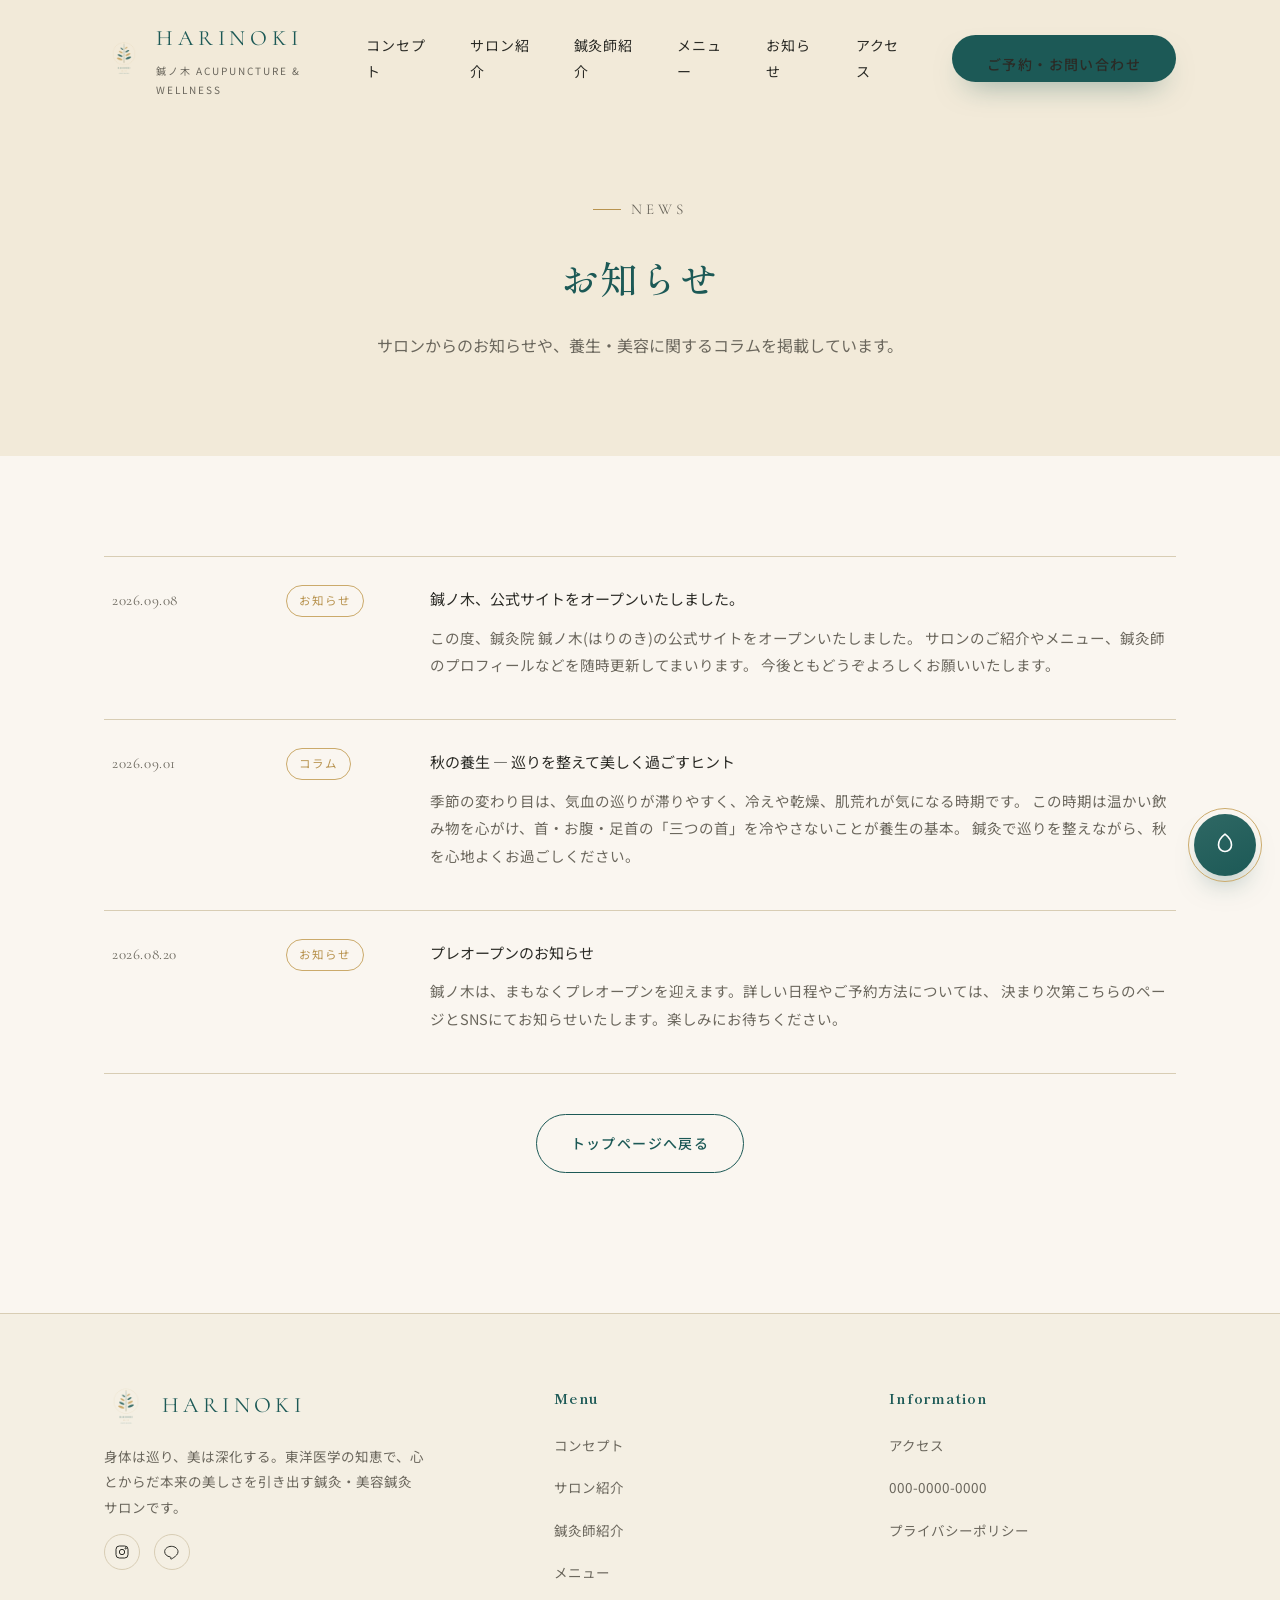
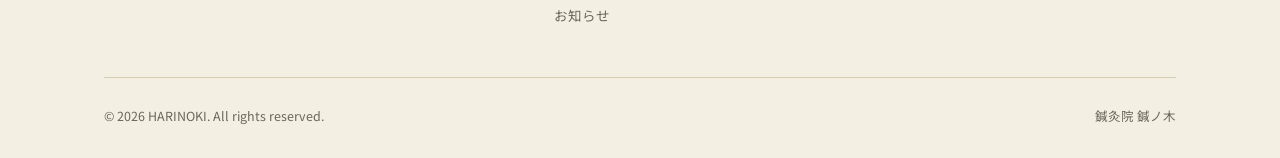
==== news.html @ 82d46813 "Initial commit: HARINOKI website with interactive constitution quiz" ====
<!DOCTYPE html>
<html lang="ja">
<head>
<meta charset="UTF-8">
<meta name="viewport" content="width=device-width, initial-scale=1.0">
<title>お知らせ一覧 | 鍼ノ木 HARINOKI</title>
<meta name="description" content="鍼灸院 鍼ノ木からのお知らせ・コラムの一覧です。">

<link rel="icon" href="assets/favicon-32.png" sizes="32x32">
<link rel="apple-touch-icon" href="assets/favicon-192.png">

<link rel="preconnect" href="https://fonts.googleapis.com">
<link rel="preconnect" href="https://fonts.gstatic.com" crossorigin>
<link href="https://fonts.googleapis.com/css2?family=Cormorant+Garamond:ital,wght@0,400;0,500;0,600;1,500&family=Shippori+Mincho:wght@400;500;600&family=Noto+Sans+JP:wght@300;400;500;700&display=swap" rel="stylesheet">

<link rel="stylesheet" href="css/style.css">
<link rel="stylesheet" href="css/quiz.css">
</head>
<body>

<!-- ==================== Header ==================== -->
<header class="site-header" id="siteHeader">
  <div class="container">
    <a href="index.html" class="brand">
      <img src="assets/logo-transparent.png" alt="鍼ノ木 HARINOKI ロゴ">
      <span class="brand-name">HARINOKI<span>鍼ノ木 ACUPUNCTURE &amp; WELLNESS</span></span>
    </a>

    <nav class="main-nav" id="mainNav">
      <ul>
        <li><a href="index.html#concept" class="nav-link">コンセプト</a></li>
        <li><a href="index.html#salon" class="nav-link">サロン紹介</a></li>
        <li><a href="index.html#therapist" class="nav-link">鍼灸師紹介</a></li>
        <li><a href="index.html#menu" class="nav-link">メニュー</a></li>
        <li><a href="news.html" class="nav-link">お知らせ</a></li>
        <li><a href="index.html#access" class="nav-link">アクセス</a></li>
      </ul>
      <a href="index.html#access" class="btn btn-primary">ご予約・お問い合わせ</a>
    </nav>

    <button class="nav-toggle" id="navToggle" aria-label="メニューを開く">
      <span></span><span></span><span></span>
    </button>
  </div>
</header>

<!-- ==================== Page header ==================== -->
<section class="page-header">
  <div class="container reveal">
    <p class="eyebrow">News</p>
    <h1 class="section-title">お知らせ</h1>
    <p>サロンからのお知らせや、養生・美容に関するコラムを掲載しています。</p>
  </div>
</section>

<!-- ==================== News list ==================== -->
<section class="news-full">
  <div class="container">
    <!--
      お知らせを追加する場合は、この .news-item ブロックをコピーして
      一番上に貼り付けてください。id は news-4, news-5 ... のように増やしてください。
      本文は .news-body 内に記載します(現在はCSSで非表示になっているため、
      一覧に本文も表示したい場合は style.css の .news-body { display:none; } を削除してください)。
    -->
    <div class="news-list reveal">

      <article class="news-item" id="news-1" style="display:grid;">
        <span class="news-date">2026.09.08</span>
        <span class="news-tag">お知らせ</span>
        <div>
          <span class="news-title">鍼ノ木、公式サイトをオープンいたしました。</span>
          <p class="news-body" style="display:block;">
            この度、鍼灸院 鍼ノ木(はりのき)の公式サイトをオープンいたしました。
            サロンのご紹介やメニュー、鍼灸師のプロフィールなどを随時更新してまいります。
            今後ともどうぞよろしくお願いいたします。
          </p>
        </div>
      </article>

      <article class="news-item" id="news-2" style="display:grid;">
        <span class="news-date">2026.09.01</span>
        <span class="news-tag">コラム</span>
        <div>
          <span class="news-title">秋の養生 ― 巡りを整えて美しく過ごすヒント</span>
          <p class="news-body" style="display:block;">
            季節の変わり目は、気血の巡りが滞りやすく、冷えや乾燥、肌荒れが気になる時期です。
            この時期は温かい飲み物を心がけ、首・お腹・足首の「三つの首」を冷やさないことが養生の基本。
            鍼灸で巡りを整えながら、秋を心地よくお過ごしください。
          </p>
        </div>
      </article>

      <article class="news-item" id="news-3" style="display:grid;">
        <span class="news-date">2026.08.20</span>
        <span class="news-tag">お知らせ</span>
        <div>
          <span class="news-title">プレオープンのお知らせ</span>
          <p class="news-body" style="display:block;">
            鍼ノ木は、まもなくプレオープンを迎えます。詳しい日程やご予約方法については、
            決まり次第こちらのページとSNSにてお知らせいたします。楽しみにお待ちください。
          </p>
        </div>
      </article>

    </div>

    <div class="news-more reveal">
      <a href="index.html" class="btn btn-outline">トップページへ戻る</a>
    </div>
  </div>
</section>

<!-- ==================== Footer ==================== -->
<footer class="site-footer">
  <div class="container">
    <div class="footer-top">
      <div>
        <div class="footer-brand">
          <img src="assets/logo-transparent.png" alt="鍼ノ木 HARINOKI">
          <span class="footer-brand-text">HARINOKI</span>
        </div>
        <p class="footer-desc">
          身体は巡り、美は深化する。東洋医学の知恵で、心とからだ本来の美しさを引き出す鍼灸・美容鍼灸サロンです。
        </p>
        <div class="footer-social">
          <a href="#" aria-label="Instagram">
            <svg width="16" height="16" viewBox="0 0 24 24" fill="none" stroke="currentColor" stroke-width="1.5"><rect x="3" y="3" width="18" height="18" rx="5"/><circle cx="12" cy="12" r="4"/><circle cx="17.5" cy="6.5" r="1"/></svg>
          </a>
          <a href="#" aria-label="LINE">
            <svg width="16" height="16" viewBox="0 0 24 24" fill="none" stroke="currentColor" stroke-width="1.5"><path d="M21 11.5c0-4.4-4.5-8-10-8S1 7.1 1 11.5c0 3.9 3.5 7.2 8.3 7.9.3.1.8.3.9.6.1.3.1.7 0 1l-.1.9c0 .3-.2 1 .9.6 1.1-.5 5.9-3.5 8-6 1.3-1.5 2-3 2-4.9z"/></svg>
          </a>
        </div>
      </div>

      <div class="footer-col">
        <h4>Menu</h4>
        <ul>
          <li><a href="index.html#concept">コンセプト</a></li>
          <li><a href="index.html#salon">サロン紹介</a></li>
          <li><a href="index.html#therapist">鍼灸師紹介</a></li>
          <li><a href="index.html#menu">メニュー</a></li>
          <li><a href="news.html">お知らせ</a></li>
        </ul>
      </div>

      <div class="footer-col">
        <h4>Information</h4>
        <ul>
          <li><a href="index.html#access">アクセス</a></li>
          <li><a href="tel:0000000000">000-0000-0000</a></li>
          <li><a href="#">プライバシーポリシー</a></li>
        </ul>
      </div>
    </div>

    <div class="footer-bottom">
      <span>&copy; 2026 HARINOKI. All rights reserved.</span>
      <span>鍼灸院 鍼ノ木</span>
    </div>
  </div>
</footer>

<script src="js/main.js"></script>
<script src="js/constitution-quiz.js"></script>
</body>
</html>
---- css/style.css ----
/* ==========================================================================
   HARINOKI / 鍼ノ木 — style.css
   Acupuncture & Wellness Salon
   ========================================================================== */

:root {
  /* Brand palette — extracted from logo */
  --teal-deep: #1c5956;      /* stem / dark text accent */
  --teal: #2f6864;           /* primary brand teal */
  --teal-soft: #4f7d79;      /* softened teal for body accents */
  --gold: #cbaa6b;           /* hinoki / gold */
  --gold-deep: #b8934f;      /* deeper gold for hover / emphasis */
  --cream: #faf6f0;          /* background */
  --cream-alt: #f2ead9;      /* alternate section background */
  --line: #d8cdb4;           /* hairline borders */
  --ink: #2b2b26;            /* body text */
  --ink-soft: #6b675d;       /* secondary text */
  --white: #ffffff;

  --font-en: 'Cormorant Garamond', serif;
  --font-jp-serif: 'Shippori Mincho', serif;
  --font-jp-sans: 'Noto Sans JP', sans-serif;

  --container: 1120px;
  --radius: 4px;
  --shadow-soft: 0 20px 50px -25px rgba(28, 89, 86, 0.35);
}

* { box-sizing: border-box; }
html { scroll-behavior: smooth; }

body {
  margin: 0;
  font-family: var(--font-jp-sans);
  color: var(--ink);
  background: var(--cream);
  line-height: 1.9;
  -webkit-font-smoothing: antialiased;
  overflow-x: hidden;
}

img { max-width: 100%; display: block; }

a {
  color: inherit;
  text-decoration: none;
}

.container {
  width: 100%;
  max-width: var(--container);
  margin: 0 auto;
  padding: 0 24px;
}

section { position: relative; }

/* ---------- Typography helpers ---------- */

.eyebrow {
  display: inline-flex;
  align-items: center;
  gap: 10px;
  font-family: var(--font-en);
  font-size: 15px;
  letter-spacing: 0.28em;
  color: var(--gold-deep);
  text-transform: uppercase;
  margin-bottom: 18px;
}

.eyebrow::before {
  content: "";
  width: 28px;
  height: 1px;
  background: var(--gold-deep);
  display: inline-block;
}

.section-title {
  font-family: var(--font-jp-serif);
  font-weight: 500;
  font-size: clamp(26px, 3.2vw, 38px);
  color: var(--teal-deep);
  letter-spacing: 0.04em;
  margin: 0 0 20px;
}

.section-lead {
  color: var(--ink-soft);
  font-size: 16px;
  max-width: 640px;
  margin: 0 0 48px;
}

.section-head {
  text-align: center;
  margin: 0 auto 56px;
  max-width: 720px;
}

.section-head .eyebrow { justify-content: center; }
.section-head .eyebrow::before { display: none; }
.section-head .eyebrow::after {
  content: "";
  width: 28px;
  height: 1px;
  background: var(--gold-deep);
  display: inline-block;
}
.section-head .section-lead { margin-left: auto; margin-right: auto; }

/* ---------- Buttons ---------- */

.btn {
  display: inline-flex;
  align-items: center;
  gap: 10px;
  padding: 15px 34px;
  border-radius: 999px;
  font-family: var(--font-jp-sans);
  font-size: 14px;
  letter-spacing: 0.1em;
  font-weight: 500;
  border: 1px solid transparent;
  cursor: pointer;
  transition: all 0.35s ease;
  white-space: nowrap;
}

.btn-primary {
  background: var(--teal-deep);
  color: var(--white);
  box-shadow: 0 14px 30px -14px rgba(28, 89, 86, 0.55);
}
.btn-primary:hover {
  background: var(--teal);
  transform: translateY(-2px);
  box-shadow: 0 18px 34px -14px rgba(28, 89, 86, 0.6);
}

.btn-outline {
  background: transparent;
  color: var(--teal-deep);
  border-color: var(--teal-deep);
}
.btn-outline:hover {
  background: var(--teal-deep);
  color: var(--white);
  transform: translateY(-2px);
}

.btn-gold {
  background: var(--gold);
  color: var(--white);
}
.btn-gold:hover { background: var(--gold-deep); transform: translateY(-2px); }

/* ==========================================================================
   Header
   ========================================================================== */

.site-header {
  position: fixed;
  top: 0; left: 0; right: 0;
  z-index: 100;
  padding: 18px 0;
  background: rgba(250, 246, 240, 0);
  transition: background 0.4s ease, box-shadow 0.4s ease, padding 0.4s ease;
}

.site-header.is-scrolled {
  background: rgba(250, 246, 240, 0.92);
  backdrop-filter: blur(10px);
  box-shadow: 0 8px 30px -20px rgba(28,89,86,0.4);
  padding: 12px 0;
}

.site-header .container {
  display: flex;
  align-items: center;
  justify-content: space-between;
}

.brand {
  display: flex;
  align-items: center;
  gap: 12px;
}

.brand img {
  width: 40px;
  height: 40px;
  transition: transform 0.6s ease;
}

.brand:hover img { transform: rotate(8deg) scale(1.06); }

.brand-name {
  font-family: var(--font-en);
  font-size: 22px;
  letter-spacing: 0.22em;
  color: var(--teal-deep);
}

.brand-name span {
  display: block;
  font-family: var(--font-jp-sans);
  font-size: 10px;
  letter-spacing: 0.2em;
  color: var(--ink-soft);
  margin-top: 1px;
}

.main-nav {
  display: flex;
  align-items: center;
  gap: 40px;
}

.main-nav ul {
  display: flex;
  gap: 32px;
  list-style: none;
  margin: 0;
  padding: 0;
  font-size: 14px;
  letter-spacing: 0.06em;
}

.main-nav a {
  position: relative;
  padding-bottom: 4px;
  color: var(--ink);
}
.main-nav a::after {
  content: "";
  position: absolute;
  left: 0; right: 0; bottom: 0;
  height: 1px;
  background: var(--gold-deep);
  transform: scaleX(0);
  transform-origin: right;
  transition: transform 0.35s ease;
}
.main-nav a:hover::after { transform: scaleX(1); transform-origin: left; }

.nav-toggle {
  display: none;
  flex-direction: column;
  gap: 5px;
  background: none;
  border: none;
  cursor: pointer;
  padding: 6px;
}
.nav-toggle span {
  width: 24px;
  height: 1px;
  background: var(--teal-deep);
  transition: all 0.3s ease;
}

/* ==========================================================================
   Hero
   ========================================================================== */

.hero {
  min-height: 100vh;
  display: flex;
  align-items: center;
  justify-content: center;
  text-align: center;
  padding: 160px 24px 100px;
  position: relative;
  background:
    radial-gradient(circle at 20% 15%, rgba(203,170,107,0.16), transparent 55%),
    radial-gradient(circle at 82% 80%, rgba(47,104,100,0.14), transparent 55%),
    var(--cream);
  overflow: hidden;
}

.hero::before,
.hero::after {
  content: "";
  position: absolute;
  border-radius: 50%;
  border: 1px solid var(--line);
  opacity: 0.6;
}
.hero::before { width: 620px; height: 620px; top: -180px; right: -160px; }
.hero::after { width: 380px; height: 380px; bottom: -140px; left: -120px; }

.hero-inner { max-width: 720px; position: relative; z-index: 2; }

.hero-logo-wrap {
  position: relative;
  width: 168px;
  height: 168px;
  margin: 0 auto 28px;
}

.hero-logo-wrap::before {
  content: "";
  position: absolute;
  inset: -30px;
  border-radius: 50%;
  background: radial-gradient(circle, rgba(203,170,107,0.35), transparent 70%);
  animation: glow-pulse 5s ease-in-out infinite;
}

.hero-logo {
  position: relative;
  width: 100%;
  height: 100%;
  opacity: 0;
  transform: scale(0.85) translateY(14px);
  animation:
    logo-enter 1.4s cubic-bezier(.2,.8,.2,1) forwards,
    logo-float 6s ease-in-out 1.4s infinite;
}

@keyframes logo-enter {
  to { opacity: 1; transform: scale(1) translateY(0); }
}
@keyframes logo-float {
  0%, 100% { transform: translateY(0); }
  50% { transform: translateY(-10px); }
}
@keyframes glow-pulse {
  0%, 100% { opacity: 0.5; transform: scale(1); }
  50% { opacity: 0.9; transform: scale(1.08); }
}

.hero-eyebrow {
  font-family: var(--font-en);
  letter-spacing: 0.32em;
  font-size: 14px;
  color: var(--teal-soft);
  text-transform: uppercase;
  margin-bottom: 22px;
  opacity: 0;
  animation: fade-up 1s ease 0.4s forwards;
}

.hero h1 {
  font-family: var(--font-jp-serif);
  font-weight: 500;
  font-size: clamp(30px, 5vw, 50px);
  color: var(--teal-deep);
  letter-spacing: 0.06em;
  line-height: 1.5;
  margin: 0 0 24px;
  opacity: 0;
  animation: fade-up 1s ease 0.6s forwards;
}

.hero p.lead {
  font-size: 16px;
  color: var(--ink-soft);
  max-width: 520px;
  margin: 0 auto 40px;
  opacity: 0;
  animation: fade-up 1s ease 0.8s forwards;
}

.hero-actions {
  display: flex;
  gap: 16px;
  justify-content: center;
  flex-wrap: wrap;
  opacity: 0;
  animation: fade-up 1s ease 1s forwards;
}

@keyframes fade-up {
  from { opacity: 0; transform: translateY(16px); }
  to { opacity: 1; transform: translateY(0); }
}

.scroll-cue {
  position: absolute;
  bottom: 36px;
  left: 50%;
  transform: translateX(-50%);
  width: 1px;
  height: 60px;
  background: linear-gradient(to bottom, var(--gold-deep), transparent);
  opacity: 0.7;
}
.scroll-cue::after {
  content: "";
  position: absolute;
  top: 0; left: -3px;
  width: 7px; height: 7px;
  border-radius: 50%;
  background: var(--gold-deep);
  animation: cue-move 2.4s ease-in-out infinite;
}
@keyframes cue-move {
  0% { top: 0; opacity: 0; }
  20% { opacity: 1; }
  80% { opacity: 1; }
  100% { top: 54px; opacity: 0; }
}

/* ==========================================================================
   Reveal-on-scroll
   ========================================================================== */

.reveal {
  opacity: 0;
  transform: translateY(28px);
  transition: opacity 0.9s ease, transform 0.9s ease;
}
.reveal.is-visible {
  opacity: 1;
  transform: translateY(0);
}
.reveal-delay-1 { transition-delay: 0.1s; }
.reveal-delay-2 { transition-delay: 0.2s; }
.reveal-delay-3 { transition-delay: 0.3s; }

/* ==========================================================================
   Concept
   ========================================================================== */

.concept {
  padding: 120px 0;
  background: var(--cream);
}

.concept-grid {
  display: grid;
  grid-template-columns: 1fr 1fr;
  gap: 72px;
  align-items: center;
}

.concept-copy .section-title { margin-bottom: 24px; }
.concept-copy p { color: var(--ink-soft); margin: 0 0 18px; }
.concept-copy .slogan {
  font-family: var(--font-jp-serif);
  font-size: 22px;
  color: var(--teal-deep);
  letter-spacing: 0.05em;
  margin: 0 0 26px;
  line-height: 1.8;
}

.pillars {
  display: grid;
  gap: 28px;
}

.pillar {
  display: flex;
  gap: 20px;
  align-items: flex-start;
  padding: 26px;
  background: var(--white);
  border: 1px solid var(--line);
  border-radius: var(--radius);
}

.pillar-num {
  font-family: var(--font-en);
  font-size: 15px;
  color: var(--gold-deep);
  letter-spacing: 0.1em;
  border: 1px solid var(--gold);
  border-radius: 50%;
  width: 40px;
  height: 40px;
  min-width: 40px;
  display: flex;
  align-items: center;
  justify-content: center;
}

.pillar h3 {
  font-family: var(--font-jp-serif);
  font-size: 17px;
  color: var(--teal-deep);
  margin: 0 0 8px;
  letter-spacing: 0.04em;
}
.pillar p { margin: 0; color: var(--ink-soft); font-size: 14px; }

/* ==========================================================================
   Salon (photo placeholders)
   ========================================================================== */

.salon {
  padding: 120px 0;
  background: var(--cream-alt);
}

.salon-gallery {
  display: grid;
  grid-template-columns: 1.3fr 1fr;
  grid-template-rows: 1fr 1fr;
  gap: 20px;
  margin-bottom: 64px;
  height: 520px;
}

.photo-tile {
  border-radius: var(--radius);
  position: relative;
  overflow: hidden;
  display: flex;
  align-items: flex-end;
  padding: 22px;
  background:
    linear-gradient(160deg, rgba(28,89,86,0.14), rgba(203,170,107,0.22)),
    repeating-linear-gradient(135deg, rgba(43,43,38,0.03) 0 2px, transparent 2px 14px),
    var(--white);
}

.photo-tile.tile-a { grid-row: 1 / 3; }

.photo-tile .tile-caption {
  color: var(--teal-deep);
  font-family: var(--font-jp-serif);
  font-size: 14px;
  letter-spacing: 0.08em;
  background: rgba(250,246,240,0.85);
  padding: 6px 14px;
  border-radius: 999px;
}

.photo-tile .tile-icon {
  position: absolute;
  top: 50%; left: 50%;
  transform: translate(-50%,-50%);
  opacity: 0.35;
}

.salon-text {
  display: grid;
  grid-template-columns: 1fr 1fr;
  gap: 60px;
}

.salon-text p { color: var(--ink-soft); margin: 0 0 16px; }

/* ==========================================================================
   Therapist
   ========================================================================== */

.therapist {
  padding: 120px 0;
  background: var(--cream);
}

.therapist-card {
  display: grid;
  grid-template-columns: 320px 1fr;
  gap: 56px;
  align-items: center;
  background: var(--white);
  border: 1px solid var(--line);
  border-radius: var(--radius);
  padding: 48px;
  box-shadow: var(--shadow-soft);
}

.therapist-photo {
  width: 100%;
  aspect-ratio: 3/4;
  border-radius: var(--radius);
  background:
    linear-gradient(160deg, rgba(28,89,86,0.16), rgba(203,170,107,0.24)),
    var(--cream-alt);
  display: flex;
  align-items: center;
  justify-content: center;
  color: var(--teal-soft);
  opacity: 0.55;
}

.therapist-role {
  display: inline-block;
  font-size: 12px;
  letter-spacing: 0.14em;
  color: var(--gold-deep);
  border: 1px solid var(--gold);
  border-radius: 999px;
  padding: 5px 16px;
  margin-bottom: 18px;
}

.therapist-name {
  font-family: var(--font-jp-serif);
  font-size: 26px;
  color: var(--teal-deep);
  margin: 0 0 6px;
  letter-spacing: 0.06em;
}
.therapist-name-en {
  font-family: var(--font-en);
  font-size: 14px;
  letter-spacing: 0.18em;
  color: var(--ink-soft);
  margin: 0 0 22px;
}

.therapist-bio p { color: var(--ink-soft); margin: 0 0 14px; font-size: 15px; }

.therapist-creds {
  list-style: none;
  padding: 0;
  margin: 22px 0 0;
  display: grid;
  gap: 8px;
}
.therapist-creds li {
  font-size: 14px;
  color: var(--ink-soft);
  padding-left: 20px;
  position: relative;
}
.therapist-creds li::before {
  content: "";
  position: absolute;
  left: 0; top: 9px;
  width: 8px; height: 1px;
  background: var(--gold-deep);
}

/* ==========================================================================
   Menu
   ========================================================================== */

.menu {
  padding: 120px 0;
  background: var(--cream-alt);
}

.menu-groups {
  display: grid;
  gap: 56px;
}

.menu-group-title {
  font-family: var(--font-jp-serif);
  font-size: 19px;
  color: var(--teal-deep);
  letter-spacing: 0.05em;
  margin: 0 0 22px;
  padding-bottom: 12px;
  border-bottom: 1px solid var(--line);
  display: flex;
  align-items: baseline;
  gap: 12px;
}
.menu-group-title span {
  font-family: var(--font-en);
  font-size: 13px;
  color: var(--gold-deep);
  letter-spacing: 0.15em;
}

.menu-items { display: grid; gap: 4px; }

.menu-item {
  display: flex;
  justify-content: space-between;
  align-items: baseline;
  gap: 20px;
  padding: 18px 6px;
  border-bottom: 1px dashed var(--line);
}
.menu-item:last-child { border-bottom: none; }

.menu-item-name { color: var(--ink); font-size: 15.5px; }
.menu-item-name small {
  display: block;
  color: var(--ink-soft);
  font-size: 12.5px;
  margin-top: 4px;
  font-weight: 400;
}
.menu-item-price {
  font-family: var(--font-en);
  font-size: 19px;
  color: var(--teal-deep);
  white-space: nowrap;
}
.menu-item-price small { font-family: var(--font-jp-sans); font-size: 12px; color: var(--ink-soft); }

.menu-note {
  margin-top: 44px;
  padding: 22px 26px;
  background: var(--white);
  border: 1px solid var(--line);
  border-radius: var(--radius);
  font-size: 13.5px;
  color: var(--ink-soft);
}

/* ==========================================================================
   News
   ========================================================================== */

.news {
  padding: 120px 0;
  background: var(--cream);
}

.news-list { display: grid; gap: 0; border-top: 1px solid var(--line); }

.news-item {
  display: grid;
  grid-template-columns: 140px 110px 1fr;
  gap: 24px;
  align-items: baseline;
  padding: 26px 8px;
  border-bottom: 1px solid var(--line);
  transition: opacity 0.3s ease;
}
.news-item:hover { opacity: 0.65; }

.news-date {
  font-family: var(--font-en);
  color: var(--ink-soft);
  font-size: 15px;
  letter-spacing: 0.04em;
}

.news-tag {
  font-size: 11.5px;
  letter-spacing: 0.08em;
  color: var(--gold-deep);
  border: 1px solid var(--gold);
  border-radius: 999px;
  padding: 4px 12px;
  text-align: center;
  width: fit-content;
}

.news-title { font-size: 15px; color: var(--ink); }

.news-more {
  margin-top: 40px;
  text-align: center;
}

/* ==========================================================================
   Access
   ========================================================================== */

.access {
  padding: 120px 0;
  background: var(--cream-alt);
}

.access-grid {
  display: grid;
  grid-template-columns: 1fr 1fr;
  gap: 60px;
}

.access-map {
  border-radius: var(--radius);
  overflow: hidden;
  border: 1px solid var(--line);
  min-height: 420px;
  background: var(--white);
}
.access-map iframe { width: 100%; height: 100%; min-height: 420px; border: 0; display: block; }

.access-info dl {
  display: grid;
  grid-template-columns: 100px 1fr;
  gap: 18px 20px;
  margin: 0 0 36px;
}
.access-info dt {
  font-family: var(--font-jp-serif);
  color: var(--teal-deep);
  font-size: 14px;
  letter-spacing: 0.06em;
  padding-top: 2px;
}
.access-info dd {
  margin: 0;
  color: var(--ink-soft);
  font-size: 14.5px;
}

/* ==========================================================================
   CTA band
   ========================================================================== */

.cta-band {
  padding: 90px 0;
  text-align: center;
  background: var(--teal-deep);
  color: var(--white);
  position: relative;
  overflow: hidden;
}
.cta-band::before {
  content: "";
  position: absolute;
  inset: 0;
  background:
    radial-gradient(circle at 15% 20%, rgba(203,170,107,0.18), transparent 50%),
    radial-gradient(circle at 85% 80%, rgba(203,170,107,0.14), transparent 50%);
}
.cta-band .container { position: relative; z-index: 1; }
.cta-band .section-title { color: var(--white); }
.cta-band p { color: rgba(255,255,255,0.75); max-width: 520px; margin: 0 auto 36px; }
.cta-band .btn-outline { color: var(--white); border-color: rgba(255,255,255,0.6); }
.cta-band .btn-outline:hover { background: var(--white); color: var(--teal-deep); }

/* ==========================================================================
   Footer
   ========================================================================== */

.site-footer {
  background: #f4efe3;
  padding: 70px 0 30px;
  border-top: 1px solid var(--line);
}

.footer-top {
  display: grid;
  grid-template-columns: 1.4fr 1fr 1fr;
  gap: 48px;
  padding-bottom: 48px;
  border-bottom: 1px solid var(--line);
}

.footer-brand { display: flex; align-items: center; gap: 14px; margin-bottom: 16px; }
.footer-brand img { width: 44px; height: 44px; }
.footer-brand-text { font-family: var(--font-en); font-size: 22px; letter-spacing: 0.2em; color: var(--teal-deep); }
.footer-desc { color: var(--ink-soft); font-size: 13.5px; max-width: 320px; }

.footer-col h4 {
  font-family: var(--font-jp-serif);
  font-size: 14.5px;
  color: var(--teal-deep);
  letter-spacing: 0.06em;
  margin: 0 0 18px;
}
.footer-col ul { list-style: none; margin: 0; padding: 0; display: grid; gap: 12px; }
.footer-col a { color: var(--ink-soft); font-size: 13.5px; }
.footer-col a:hover { color: var(--teal-deep); }

.footer-social { display: flex; gap: 14px; margin-top: 8px; }
.footer-social a {
  width: 36px; height: 36px;
  border: 1px solid var(--line);
  border-radius: 50%;
  display: flex; align-items: center; justify-content: center;
  transition: all 0.3s ease;
}
.footer-social a:hover { background: var(--teal-deep); border-color: var(--teal-deep); color: var(--white); }

.footer-bottom {
  padding-top: 26px;
  display: flex;
  justify-content: space-between;
  flex-wrap: wrap;
  gap: 12px;
  font-size: 12.5px;
  color: var(--ink-soft);
}

/* ==========================================================================
   News page specific
   ========================================================================== */

.page-header {
  padding: 180px 0 80px;
  text-align: center;
  background: var(--cream-alt);
}
.page-header .section-title { margin-bottom: 12px; }
.page-header p { color: var(--ink-soft); }

.news-full { padding: 100px 0 140px; }
.news-full .news-list { border-top: 1px solid var(--line); }
.news-full .news-item { grid-template-columns: 150px 120px 1fr; }
.news-body { color: var(--ink-soft); font-size: 14.5px; margin-top: 10px; display: none; }

/* ==========================================================================
   Responsive
   ========================================================================== */

@media (max-width: 960px) {
  .concept-grid,
  .salon-text,
  .access-grid { grid-template-columns: 1fr; gap: 40px; }

  .therapist-card { grid-template-columns: 1fr; padding: 32px; }
  .therapist-photo { max-width: 280px; margin: 0 auto; }

  .footer-top { grid-template-columns: 1fr; gap: 36px; }
}

@media (max-width: 720px) {
  .main-nav { position: fixed; top: 0; right: 0; height: 100vh; width: min(78vw, 320px);
    background: var(--cream); box-shadow: -12px 0 40px -20px rgba(0,0,0,0.3);
    flex-direction: column; align-items: flex-start; justify-content: flex-start;
    padding: 100px 32px 40px; gap: 0;
    transform: translateX(100%); transition: transform 0.4s ease; z-index: 90;
  }
  .main-nav.is-open { transform: translateX(0); }
  .main-nav ul { flex-direction: column; gap: 26px; font-size: 16px; }
  .nav-toggle { display: flex; z-index: 110; }
  .nav-toggle.is-active span:nth-child(1) { transform: translateY(6px) rotate(45deg); }
  .nav-toggle.is-active span:nth-child(2) { opacity: 0; }
  .nav-toggle.is-active span:nth-child(3) { transform: translateY(-6px) rotate(-45deg); }

  .salon-gallery { grid-template-columns: 1fr; grid-template-rows: repeat(3, 200px); height: auto; }
  .photo-tile.tile-a { grid-row: auto; }

  .news-item, .news-full .news-item { grid-template-columns: 1fr; gap: 6px; padding: 20px 4px; }

  .access-info dl { grid-template-columns: 84px 1fr; }

  .footer-bottom { flex-direction: column; }
}

@media (max-width: 480px) {
  .hero { padding: 130px 20px 80px; }
  .hero-actions { flex-direction: column; width: 100%; }
  .hero-actions .btn { width: 100%; justify-content: center; }
  .therapist-card { padding: 24px; }
}
---- css/quiz.css ----
/* ==========================================================================
   HARINOKI / 鍼ノ木 — 体質チェック ウィジェット (quiz.css)
   Namespaced with "cq-" to avoid clashing with the main site styles.
   ========================================================================== */

.cq-fab {
  position: fixed;
  right: 24px;
  bottom: 24px;
  z-index: 300;
  display: flex;
  align-items: center;
  gap: 12px;
  border: none;
  cursor: pointer;
  background: none;
  padding: 0;
}

.cq-fab-label {
  background: var(--white, #fff);
  color: var(--teal-deep, #1c5956);
  font-family: var(--font-jp-serif, serif);
  font-size: 13.5px;
  letter-spacing: 0.05em;
  padding: 9px 18px;
  border-radius: 999px;
  border: 1px solid var(--line, #d8cdb4);
  box-shadow: 0 10px 24px -14px rgba(28, 89, 86, 0.35);
  white-space: nowrap;
  opacity: 0;
  transform: translateX(8px);
  transition: opacity 0.4s ease, transform 0.4s ease;
  pointer-events: none;
}

.cq-fab:hover .cq-fab-label,
.cq-fab:focus-visible .cq-fab-label {
  opacity: 1;
  transform: translateX(0);
}

.cq-fab-btn {
  position: relative;
  width: 62px;
  height: 62px;
  min-width: 62px;
  border-radius: 50%;
  background: linear-gradient(155deg, var(--teal, #2f6864), var(--teal-deep, #1c5956));
  display: flex;
  align-items: center;
  justify-content: center;
  box-shadow: 0 16px 30px -14px rgba(28, 89, 86, 0.55);
  transition: transform 0.35s ease, box-shadow 0.35s ease;
}
.cq-fab:hover .cq-fab-btn { transform: translateY(-3px) scale(1.04); }

.cq-fab-btn svg { width: 26px; height: 26px; color: #fff; }

.cq-fab-ring {
  position: absolute;
  inset: -6px;
  border-radius: 50%;
  border: 1.5px solid var(--gold, #cbaa6b);
  animation: cq-ring-pulse 2.6s ease-out 3;
}

@keyframes cq-ring-pulse {
  0% { transform: scale(0.85); opacity: 0.9; }
  100% { transform: scale(1.35); opacity: 0; }
}

.cq-fab[hidden] { display: none; }

/* ---------- Panel ---------- */

.cq-panel {
  position: fixed;
  right: 24px;
  bottom: 100px;
  z-index: 320;
  width: 400px;
  max-width: 92vw;
  max-height: min(680px, 82vh);
  background: var(--cream, #faf6f0);
  border-radius: 20px;
  box-shadow: 0 30px 70px -20px rgba(28, 89, 86, 0.45);
  border: 1px solid var(--line, #d8cdb4);
  display: flex;
  flex-direction: column;
  overflow: hidden;
  transform-origin: bottom right;
  transform: scale(0.92) translateY(12px);
  opacity: 0;
  pointer-events: none;
  transition: transform 0.35s cubic-bezier(.2,.8,.2,1), opacity 0.3s ease;
}

.cq-panel.is-open {
  transform: scale(1) translateY(0);
  opacity: 1;
  pointer-events: auto;
}

.cq-panel-header {
  background: linear-gradient(135deg, var(--teal-deep, #1c5956), var(--teal, #2f6864));
  color: #fff;
  padding: 18px 20px;
  display: flex;
  align-items: center;
  justify-content: space-between;
  flex: none;
}

.cq-panel-title {
  display: flex;
  align-items: center;
  gap: 10px;
  font-family: var(--font-jp-serif, serif);
  font-size: 15.5px;
  letter-spacing: 0.04em;
}
.cq-panel-title svg { width: 20px; height: 20px; color: var(--gold, #cbaa6b); }

.cq-panel-close {
  background: rgba(255,255,255,0.14);
  border: none;
  width: 30px;
  height: 30px;
  border-radius: 50%;
  color: #fff;
  cursor: pointer;
  display: flex;
  align-items: center;
  justify-content: center;
  transition: background 0.25s ease;
  font-size: 16px;
  line-height: 1;
}
.cq-panel-close:hover { background: rgba(255,255,255,0.28); }

.cq-panel-body {
  padding: 26px 24px 22px;
  overflow-y: auto;
  flex: 1;
}

.cq-screen { display: none; }
.cq-screen.is-active { display: block; animation: cq-fade-in 0.4s ease; }

@keyframes cq-fade-in {
  from { opacity: 0; transform: translateY(8px); }
  to { opacity: 1; transform: translateY(0); }
}

/* Intro screen */

.cq-intro-icon {
  width: 56px;
  height: 56px;
  border-radius: 50%;
  background: rgba(203,170,107,0.18);
  display: flex;
  align-items: center;
  justify-content: center;
  margin-bottom: 18px;
}
.cq-intro-icon svg { width: 26px; height: 26px; color: var(--teal-deep, #1c5956); }

.cq-intro h3 {
  font-family: var(--font-jp-serif, serif);
  color: var(--teal-deep, #1c5956);
  font-size: 20px;
  letter-spacing: 0.03em;
  margin: 0 0 12px;
  line-height: 1.6;
}

.cq-intro p {
  color: var(--ink-soft, #6b675d);
  font-size: 13.8px;
  line-height: 1.9;
  margin: 0 0 14px;
}

.cq-intro-meta {
  display: flex;
  gap: 16px;
  margin: 18px 0 22px;
  font-size: 12.5px;
  color: var(--ink-soft, #6b675d);
}
.cq-intro-meta span { display: flex; align-items: center; gap: 6px; }
.cq-intro-meta svg { width: 15px; height: 15px; color: var(--gold-deep, #b8934f); }

.cq-types-preview {
  display: flex;
  flex-wrap: wrap;
  gap: 6px;
  margin-bottom: 24px;
}
.cq-type-chip {
  font-size: 11.5px;
  color: var(--teal-deep, #1c5956);
  background: rgba(47,104,100,0.08);
  border: 1px solid rgba(47,104,100,0.18);
  border-radius: 999px;
  padding: 4px 11px;
}

.cq-disclaimer {
  font-size: 11px;
  color: var(--ink-soft, #6b675d);
  opacity: 0.8;
  line-height: 1.7;
  margin-top: 18px;
}

/* Buttons (namespaced, echo the site's .btn but self-contained) */

.cq-btn {
  display: inline-flex;
  align-items: center;
  justify-content: center;
  gap: 8px;
  width: 100%;
  padding: 14px 20px;
  border-radius: 999px;
  font-family: var(--font-jp-sans, sans-serif);
  font-size: 14px;
  letter-spacing: 0.06em;
  font-weight: 500;
  border: 1px solid transparent;
  cursor: pointer;
  transition: all 0.3s ease;
}
.cq-btn-primary {
  background: var(--teal-deep, #1c5956);
  color: #fff;
}
.cq-btn-primary:hover { background: var(--teal, #2f6864); transform: translateY(-1px); }

.cq-btn-outline {
  background: transparent;
  color: var(--teal-deep, #1c5956);
  border-color: var(--teal-deep, #1c5956);
  margin-top: 10px;
}
.cq-btn-outline:hover { background: var(--teal-deep, #1c5956); color: #fff; }

.cq-btn-text {
  background: none;
  border: none;
  color: var(--ink-soft, #6b675d);
  font-size: 12.5px;
  text-decoration: underline;
  cursor: pointer;
  padding: 8px 0;
  width: 100%;
  text-align: center;
}
.cq-btn-text:hover { color: var(--teal-deep, #1c5956); }

/* Question screen */

.cq-progress-track {
  height: 4px;
  border-radius: 999px;
  background: var(--line, #d8cdb4);
  overflow: hidden;
  margin-bottom: 8px;
}
.cq-progress-fill {
  height: 100%;
  background: linear-gradient(90deg, var(--gold, #cbaa6b), var(--teal, #2f6864));
  border-radius: 999px;
  transition: width 0.4s ease;
}

.cq-progress-label {
  font-family: var(--font-en, serif);
  font-size: 12px;
  letter-spacing: 0.1em;
  color: var(--gold-deep, #b8934f);
  margin-bottom: 22px;
  display: block;
}

.cq-question-text {
  font-family: var(--font-jp-serif, serif);
  font-size: 17px;
  line-height: 1.8;
  color: var(--ink, #2b2b26);
  margin: 0 0 22px;
  min-height: 78px;
}

.cq-answers {
  display: grid;
  gap: 10px;
}

.cq-answer-btn {
  display: flex;
  align-items: center;
  justify-content: space-between;
  width: 100%;
  text-align: left;
  padding: 13px 18px;
  border-radius: 12px;
  border: 1px solid var(--line, #d8cdb4);
  background: var(--white, #fff);
  color: var(--ink, #2b2b26);
  font-size: 13.8px;
  font-family: var(--font-jp-sans, sans-serif);
  cursor: pointer;
  transition: all 0.22s ease;
}
.cq-answer-btn:hover {
  border-color: var(--teal, #2f6864);
  background: rgba(47,104,100,0.06);
  transform: translateX(2px);
}
.cq-answer-btn span.cq-answer-dot {
  width: 8px; height: 8px; border-radius: 50%;
  border: 1.5px solid var(--gold-deep, #b8934f);
  flex: none;
}

.cq-question-back {
  margin-top: 18px;
  background: none;
  border: none;
  color: var(--ink-soft, #6b675d);
  font-size: 12.5px;
  cursor: pointer;
  display: inline-flex;
  align-items: center;
  gap: 4px;
}
.cq-question-back:hover { color: var(--teal-deep, #1c5956); }

/* Result screen */

.cq-result-badge {
  display: flex;
  align-items: center;
  gap: 14px;
  margin-bottom: 18px;
}
.cq-result-icon {
  width: 54px; height: 54px; min-width: 54px;
  border-radius: 50%;
  background: rgba(28,89,86,0.08);
  display: flex; align-items: center; justify-content: center;
}
.cq-result-icon svg { width: 26px; height: 26px; color: var(--teal-deep, #1c5956); }

.cq-result-name {
  font-family: var(--font-jp-serif, serif);
  font-size: 21px;
  color: var(--teal-deep, #1c5956);
  letter-spacing: 0.03em;
  margin: 0;
}
.cq-result-kana {
  font-size: 12px;
  color: var(--ink-soft, #6b675d);
  margin: 2px 0 0;
}
.cq-result-tagline {
  display: inline-block;
  margin-top: 6px;
  font-size: 11.5px;
  color: var(--gold-deep, #b8934f);
  background: rgba(203,170,107,0.15);
  border-radius: 999px;
  padding: 3px 12px;
}

.cq-result-desc {
  font-size: 13.8px;
  color: var(--ink-soft, #6b675d);
  line-height: 1.9;
  margin: 0 0 18px;
}

.cq-result-section-title {
  font-family: var(--font-jp-serif, serif);
  font-size: 13.5px;
  color: var(--teal-deep, #1c5956);
  letter-spacing: 0.05em;
  margin: 0 0 10px;
  padding-bottom: 6px;
  border-bottom: 1px solid var(--line, #d8cdb4);
}

.cq-result-list {
  list-style: none;
  margin: 0 0 20px;
  padding: 0;
  display: grid;
  gap: 9px;
}
.cq-result-list li {
  font-size: 13.3px;
  color: var(--ink, #2b2b26);
  padding-left: 18px;
  position: relative;
  line-height: 1.75;
}
.cq-result-list li::before {
  content: "";
  position: absolute;
  left: 0; top: 9px;
  width: 8px; height: 1px;
  background: var(--gold-deep, #b8934f);
}

.cq-result-secondary {
  font-size: 12.5px;
  color: var(--ink-soft, #6b675d);
  background: rgba(47,104,100,0.06);
  border-radius: 10px;
  padding: 12px 14px;
  margin-bottom: 20px;
  line-height: 1.8;
}
.cq-result-secondary strong { color: var(--teal-deep, #1c5956); }

.cq-menu-hint {
  background: var(--white, #fff);
  border: 1px solid var(--line, #d8cdb4);
  border-radius: 12px;
  padding: 14px 16px;
  margin-bottom: 22px;
  font-size: 13px;
  color: var(--ink-soft, #6b675d);
  line-height: 1.8;
}
.cq-menu-hint strong { color: var(--teal-deep, #1c5956); font-family: var(--font-jp-serif, serif); font-weight: 500; }

.cq-result-actions { display: grid; gap: 8px; margin-top: 4px; }

/* Mobile: full-screen panel */

@media (max-width: 640px) {
  .cq-panel {
    right: 0;
    bottom: 0;
    left: 0;
    top: 0;
    width: 100%;
    max-width: 100%;
    max-height: 100%;
    border-radius: 0;
    transform: translateY(16px);
  }
  .cq-panel.is-open { transform: translateY(0); }
  .cq-fab-label { display: none; }
  .cq-fab { right: 18px; bottom: 18px; }
}
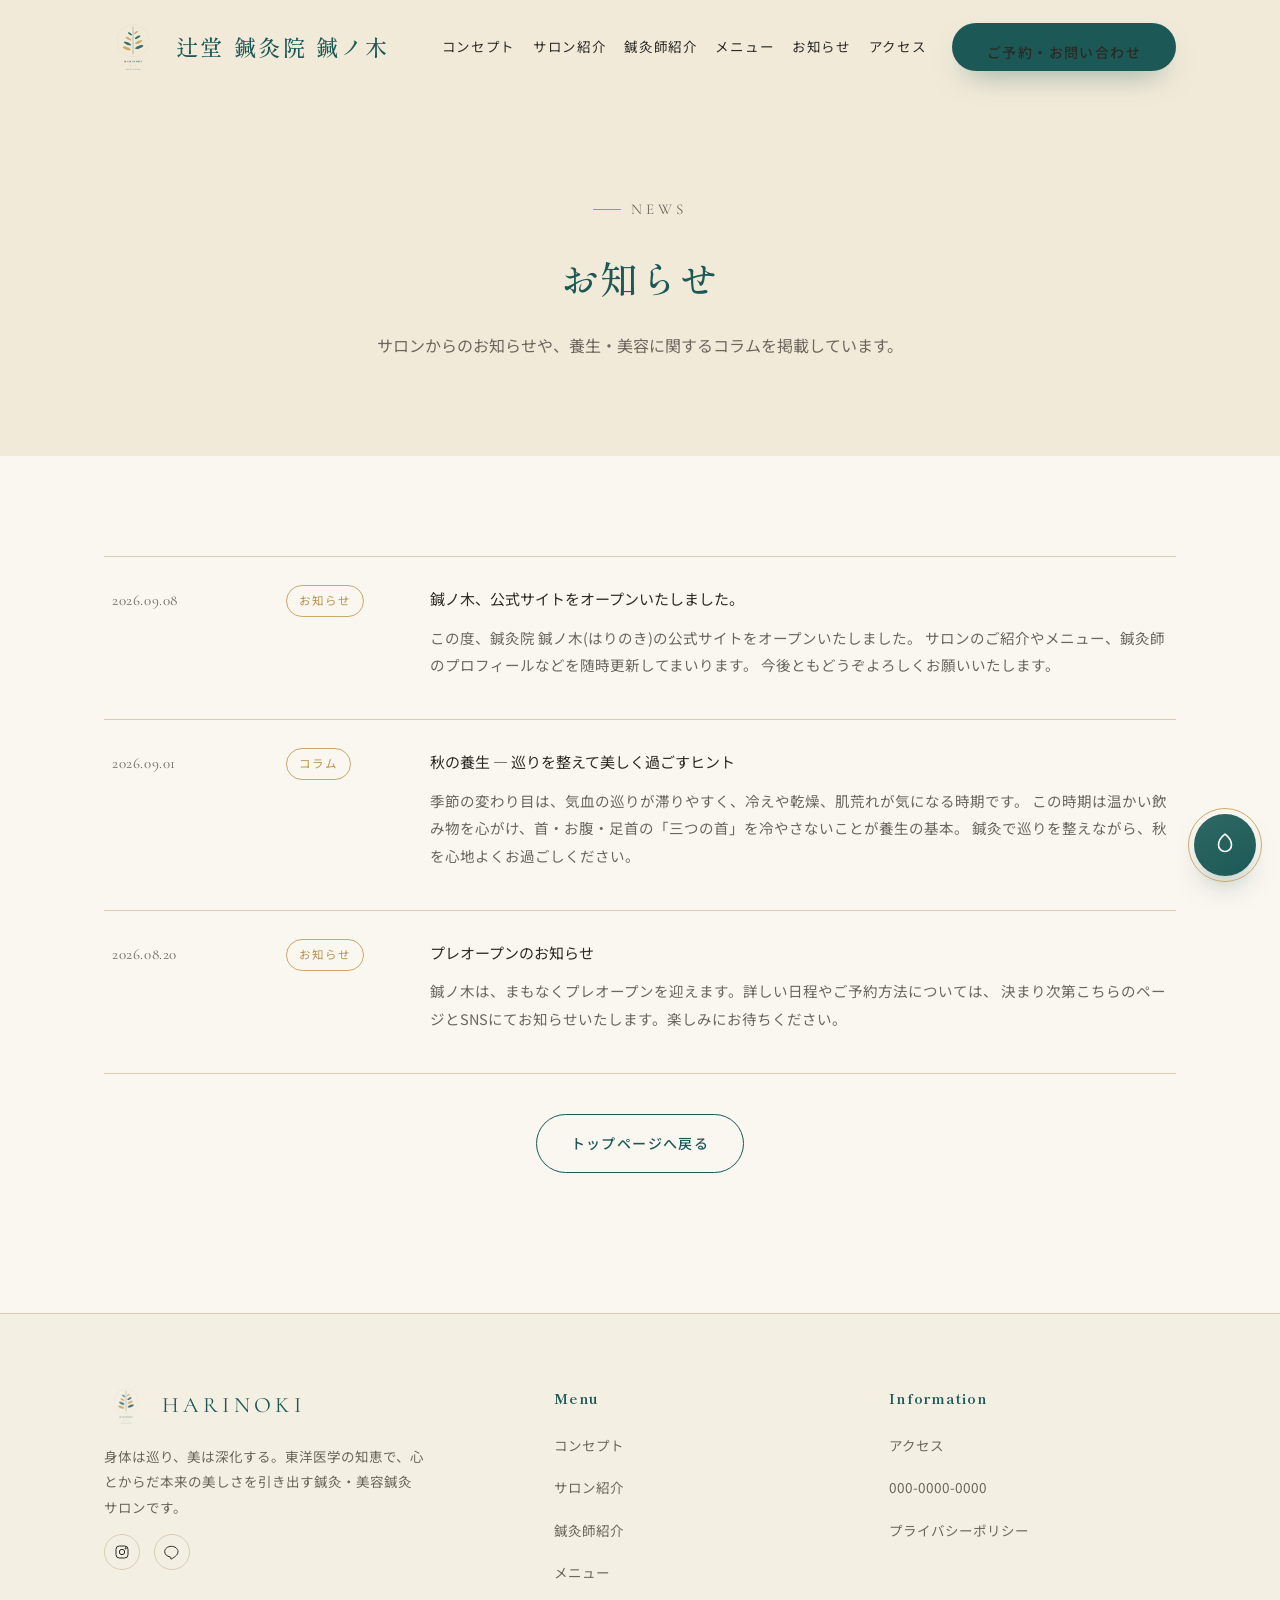
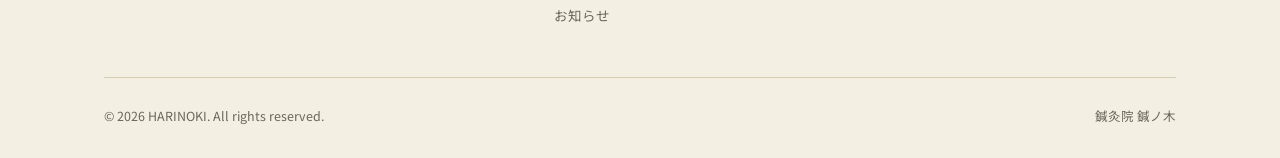
==== commit 19e157f8: "UI adjustments: fluid typography, larger logos with enhanced sway animation, update header brand, an" ====
--- a/news.html
+++ b/news.html
@@ -22,8 +22,8 @@
 <header class="site-header" id="siteHeader">
   <div class="container">
     <a href="index.html" class="brand">
-      <img src="assets/logo-transparent.png" alt="鍼ノ木 HARINOKI ロゴ">
-      <span class="brand-name">HARINOKI<span>鍼ノ木 ACUPUNCTURE &amp; WELLNESS</span></span>
+      <img src="assets/logo-transparent.png" alt="辻堂 鍼灸院 鍼ノ木 ロゴ">
+      <span class="brand-name">辻堂 鍼灸院 鍼ノ木</span>
     </a>
 
     <nav class="main-nav" id="mainNav">
--- a/css/style.css
+++ b/css/style.css
@@ -32,6 +32,7 @@
 body {
   margin: 0;
   font-family: var(--font-jp-sans);
+  font-size: clamp(14px, 0.4vw + 13px, 16px);
   color: var(--ink);
   background: var(--cream);
   line-height: 1.9;
@@ -62,7 +63,7 @@
   align-items: center;
   gap: 10px;
   font-family: var(--font-en);
-  font-size: 15px;
+  font-size: clamp(13px, 0.6vw + 10px, 15px);
   letter-spacing: 0.28em;
   color: var(--gold-deep);
   text-transform: uppercase;
@@ -80,7 +81,7 @@
 .section-title {
   font-family: var(--font-jp-serif);
   font-weight: 500;
-  font-size: clamp(26px, 3.2vw, 38px);
+  font-size: clamp(24px, 3.2vw + 10px, 38px);
   color: var(--teal-deep);
   letter-spacing: 0.04em;
   margin: 0 0 20px;
@@ -88,7 +89,7 @@
 
 .section-lead {
   color: var(--ink-soft);
-  font-size: 16px;
+  font-size: clamp(14px, 0.8vw + 11px, 16.5px);
   max-width: 640px;
   margin: 0 0 48px;
 }
@@ -116,10 +117,10 @@
   display: inline-flex;
   align-items: center;
   gap: 10px;
-  padding: 15px 34px;
+  padding: clamp(12px, 1vw + 8px, 15px) clamp(24px, 2vw + 14px, 34px);
   border-radius: 999px;
   font-family: var(--font-jp-sans);
-  font-size: 14px;
+  font-size: clamp(12.5px, 0.6vw + 10px, 14px);
   letter-spacing: 0.1em;
   font-weight: 500;
   border: 1px solid transparent;
@@ -185,53 +186,54 @@
 .brand {
   display: flex;
   align-items: center;
-  gap: 12px;
+  gap: 14px;
+  white-space: nowrap;
 }
 
 .brand img {
-  width: 40px;
-  height: 40px;
+  width: clamp(48px, 4.5vw, 62px);
+  height: clamp(48px, 4.5vw, 62px);
   transition: transform 0.6s ease;
 }
 
 .brand:hover img { transform: rotate(8deg) scale(1.06); }
 
 .brand-name {
-  font-family: var(--font-en);
-  font-size: 22px;
-  letter-spacing: 0.22em;
-  color: var(--teal-deep);
-}
-
-.brand-name span {
-  display: block;
-  font-family: var(--font-jp-sans);
-  font-size: 10px;
-  letter-spacing: 0.2em;
-  color: var(--ink-soft);
-  margin-top: 1px;
+  font-family: var(--font-jp-serif);
+  font-weight: 500;
+  font-size: clamp(17px, 1.8vw + 8px, 22px);
+  letter-spacing: 0.12em;
+  color: var(--teal-deep);
+  white-space: nowrap;
 }
 
 .main-nav {
   display: flex;
   align-items: center;
-  gap: 40px;
+  gap: clamp(16px, 2vw, 32px);
+  white-space: nowrap;
 }
 
 .main-nav ul {
   display: flex;
-  gap: 32px;
+  gap: clamp(12px, 1.4vw, 24px);
   list-style: none;
   margin: 0;
   padding: 0;
-  font-size: 14px;
-  letter-spacing: 0.06em;
+  font-size: clamp(12px, 0.7vw + 9px, 13.5px);
+  letter-spacing: 0.05em;
+  white-space: nowrap;
+}
+
+.main-nav li {
+  white-space: nowrap;
 }
 
 .main-nav a {
   position: relative;
   padding-bottom: 4px;
   color: var(--ink);
+  white-space: nowrap;
 }
 .main-nav a::after {
   content: "";
@@ -295,17 +297,17 @@
 
 .hero-logo-wrap {
   position: relative;
-  width: 168px;
-  height: 168px;
-  margin: 0 auto 28px;
+  width: clamp(210px, 32vw, 280px);
+  height: clamp(210px, 32vw, 280px);
+  margin: 0 auto 32px;
 }
 
 .hero-logo-wrap::before {
   content: "";
   position: absolute;
-  inset: -30px;
+  inset: -36px;
   border-radius: 50%;
-  background: radial-gradient(circle, rgba(203,170,107,0.35), transparent 70%);
+  background: radial-gradient(circle, rgba(203,170,107,0.38), transparent 70%);
   animation: glow-pulse 5s ease-in-out infinite;
 }
 
@@ -317,36 +319,35 @@
   transform: scale(0.85) translateY(14px);
   animation:
     logo-enter 1.4s cubic-bezier(.2,.8,.2,1) forwards,
-    logo-float 6s ease-in-out 1.4s infinite;
+    logo-float 6.5s ease-in-out 1.4s infinite;
 }
 
 @keyframes logo-enter {
   to { opacity: 1; transform: scale(1) translateY(0); }
 }
 @keyframes logo-float {
-  0%, 100% { transform: translateY(0); }
-  50% { transform: translateY(-10px); }
+  0%, 100% {
+    transform: translateY(0) rotate(0deg);
+  }
+  25% {
+    transform: translateY(-12px) rotate(-3.5deg);
+  }
+  50% {
+    transform: translateY(-22px) rotate(0deg);
+  }
+  75% {
+    transform: translateY(-12px) rotate(3.5deg);
+  }
 }
 @keyframes glow-pulse {
   0%, 100% { opacity: 0.5; transform: scale(1); }
   50% { opacity: 0.9; transform: scale(1.08); }
 }
 
-.hero-eyebrow {
-  font-family: var(--font-en);
-  letter-spacing: 0.32em;
-  font-size: 14px;
-  color: var(--teal-soft);
-  text-transform: uppercase;
-  margin-bottom: 22px;
-  opacity: 0;
-  animation: fade-up 1s ease 0.4s forwards;
-}
-
 .hero h1 {
   font-family: var(--font-jp-serif);
   font-weight: 500;
-  font-size: clamp(30px, 5vw, 50px);
+  font-size: clamp(28px, 4.5vw + 10px, 50px);
   color: var(--teal-deep);
   letter-spacing: 0.06em;
   line-height: 1.5;
@@ -356,12 +357,13 @@
 }
 
 .hero p.lead {
-  font-size: 16px;
+  font-size: clamp(14px, 0.9vw + 10px, 16.5px);
   color: var(--ink-soft);
-  max-width: 520px;
+  max-width: 640px;
   margin: 0 auto 40px;
   opacity: 0;
   animation: fade-up 1s ease 0.8s forwards;
+  line-height: 1.95;
 }
 
 .hero-actions {
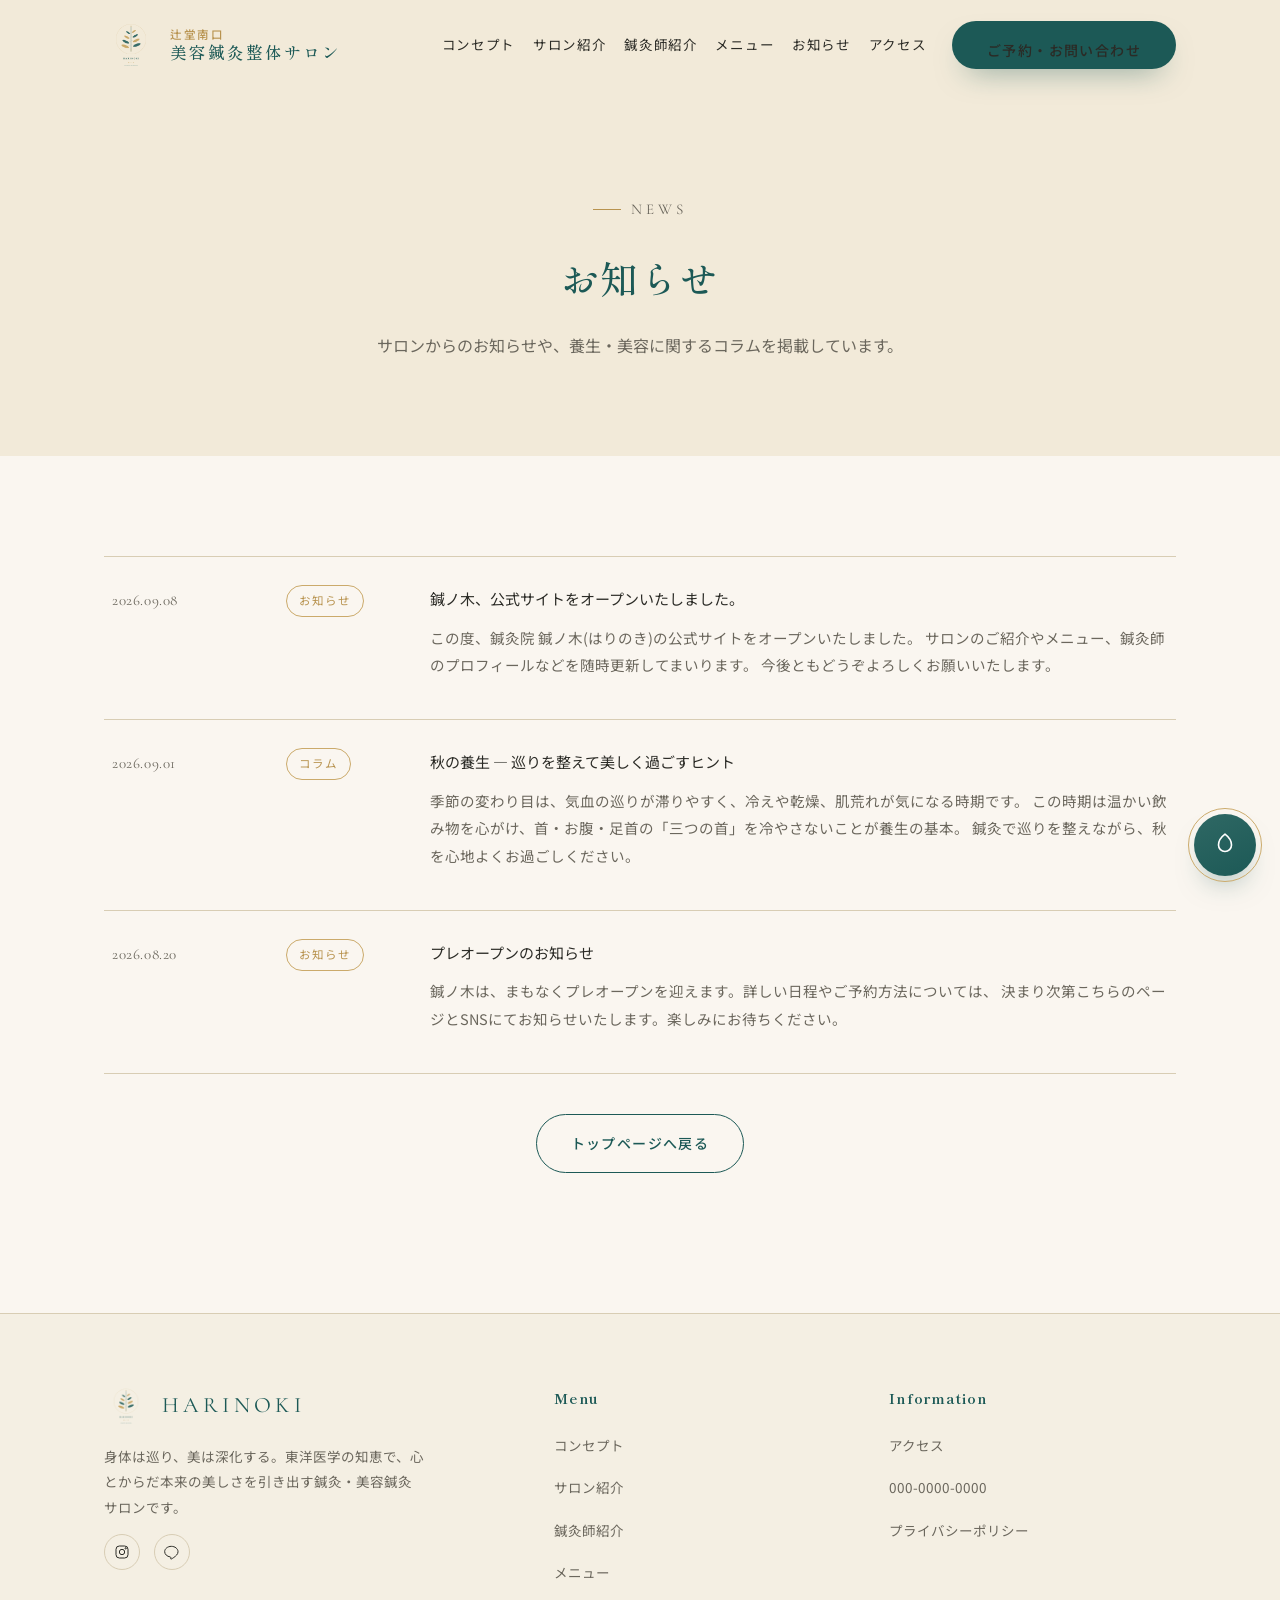
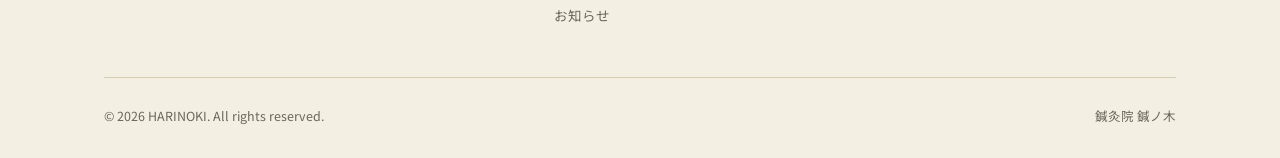
==== commit 8ac5f478: "Update header brand logo (static) and 2-line title (辻堂南口 / 美容鍼灸整体サロン)" ====
--- a/news.html
+++ b/news.html
@@ -22,8 +22,11 @@
 <header class="site-header" id="siteHeader">
   <div class="container">
     <a href="index.html" class="brand">
-      <img src="assets/logo-transparent.png" alt="辻堂 鍼灸院 鍼ノ木 ロゴ">
-      <span class="brand-name">辻堂 鍼灸院 鍼ノ木</span>
+      <img src="assets/logo-transparent.png" alt="辻堂南口 美容鍼灸整体サロン 鍼ノ木 ロゴ">
+      <span class="brand-text">
+        <span class="brand-sub">辻堂南口</span>
+        <span class="brand-main">美容鍼灸整体サロン</span>
+      </span>
     </a>
 
     <nav class="main-nav" id="mainNav">
--- a/css/style.css
+++ b/css/style.css
@@ -186,25 +186,40 @@
 .brand {
   display: flex;
   align-items: center;
-  gap: 14px;
+  gap: 12px;
   white-space: nowrap;
 }
 
 .brand img {
-  width: clamp(48px, 4.5vw, 62px);
-  height: clamp(48px, 4.5vw, 62px);
-  transition: transform 0.6s ease;
-}
-
-.brand:hover img { transform: rotate(8deg) scale(1.06); }
-
-.brand-name {
-  font-family: var(--font-jp-serif);
+  width: clamp(44px, 4.2vw, 54px);
+  height: clamp(44px, 4.2vw, 54px);
+  transition: opacity 0.3s ease;
+}
+
+.brand:hover img { opacity: 0.85; }
+
+.brand-text {
+  display: flex;
+  flex-direction: column;
+  justify-content: center;
+  line-height: 1.3;
+  white-space: nowrap;
+}
+
+.brand-sub {
+  font-family: var(--font-jp-sans);
+  font-size: clamp(10.5px, 0.7vw + 7.5px, 11.5px);
+  letter-spacing: 0.16em;
+  color: var(--gold-deep);
   font-weight: 500;
-  font-size: clamp(17px, 1.8vw + 8px, 22px);
+}
+
+.brand-main {
+  font-family: var(--font-jp-serif);
+  font-weight: 500;
+  font-size: clamp(14.5px, 1.1vw + 9.5px, 16.5px);
   letter-spacing: 0.12em;
   color: var(--teal-deep);
-  white-space: nowrap;
 }
 
 .main-nav {
@@ -297,9 +312,9 @@
 
 .hero-logo-wrap {
   position: relative;
-  width: clamp(210px, 32vw, 280px);
-  height: clamp(210px, 32vw, 280px);
-  margin: 0 auto 32px;
+  width: clamp(200px, 28vw, 260px);
+  height: clamp(200px, 28vw, 260px);
+  margin: 0 auto 16px;
 }
 
 .hero-logo-wrap::before {
@@ -319,29 +334,45 @@
   transform: scale(0.85) translateY(14px);
   animation:
     logo-enter 1.4s cubic-bezier(.2,.8,.2,1) forwards,
-    logo-float 6.5s ease-in-out 1.4s infinite;
+    logo-float 6s ease-in-out 1.4s infinite;
 }
 
 @keyframes logo-enter {
   to { opacity: 1; transform: scale(1) translateY(0); }
 }
 @keyframes logo-float {
-  0%, 100% {
-    transform: translateY(0) rotate(0deg);
-  }
-  25% {
-    transform: translateY(-12px) rotate(-3.5deg);
-  }
-  50% {
-    transform: translateY(-22px) rotate(0deg);
-  }
-  75% {
-    transform: translateY(-12px) rotate(3.5deg);
-  }
+  0%, 100% { transform: translateY(0); }
+  50% { transform: translateY(-14px); }
 }
 @keyframes glow-pulse {
   0%, 100% { opacity: 0.5; transform: scale(1); }
   50% { opacity: 0.9; transform: scale(1.08); }
+}
+
+.hero-brand-text {
+  text-align: center;
+  margin-bottom: 28px;
+  opacity: 0;
+  animation: fade-up 1s ease 0.4s forwards;
+}
+
+.hero-brand-en {
+  display: block;
+  font-family: var(--font-en);
+  font-size: clamp(22px, 3vw, 32px);
+  letter-spacing: 0.32em;
+  color: var(--teal-deep);
+  font-weight: 500;
+  margin-bottom: 2px;
+}
+
+.hero-brand-jp {
+  display: block;
+  font-family: var(--font-jp-serif);
+  font-size: clamp(13.5px, 1.4vw, 17px);
+  letter-spacing: 0.45em;
+  color: var(--gold-deep);
+  font-weight: 500;
 }
 
 .hero h1 {
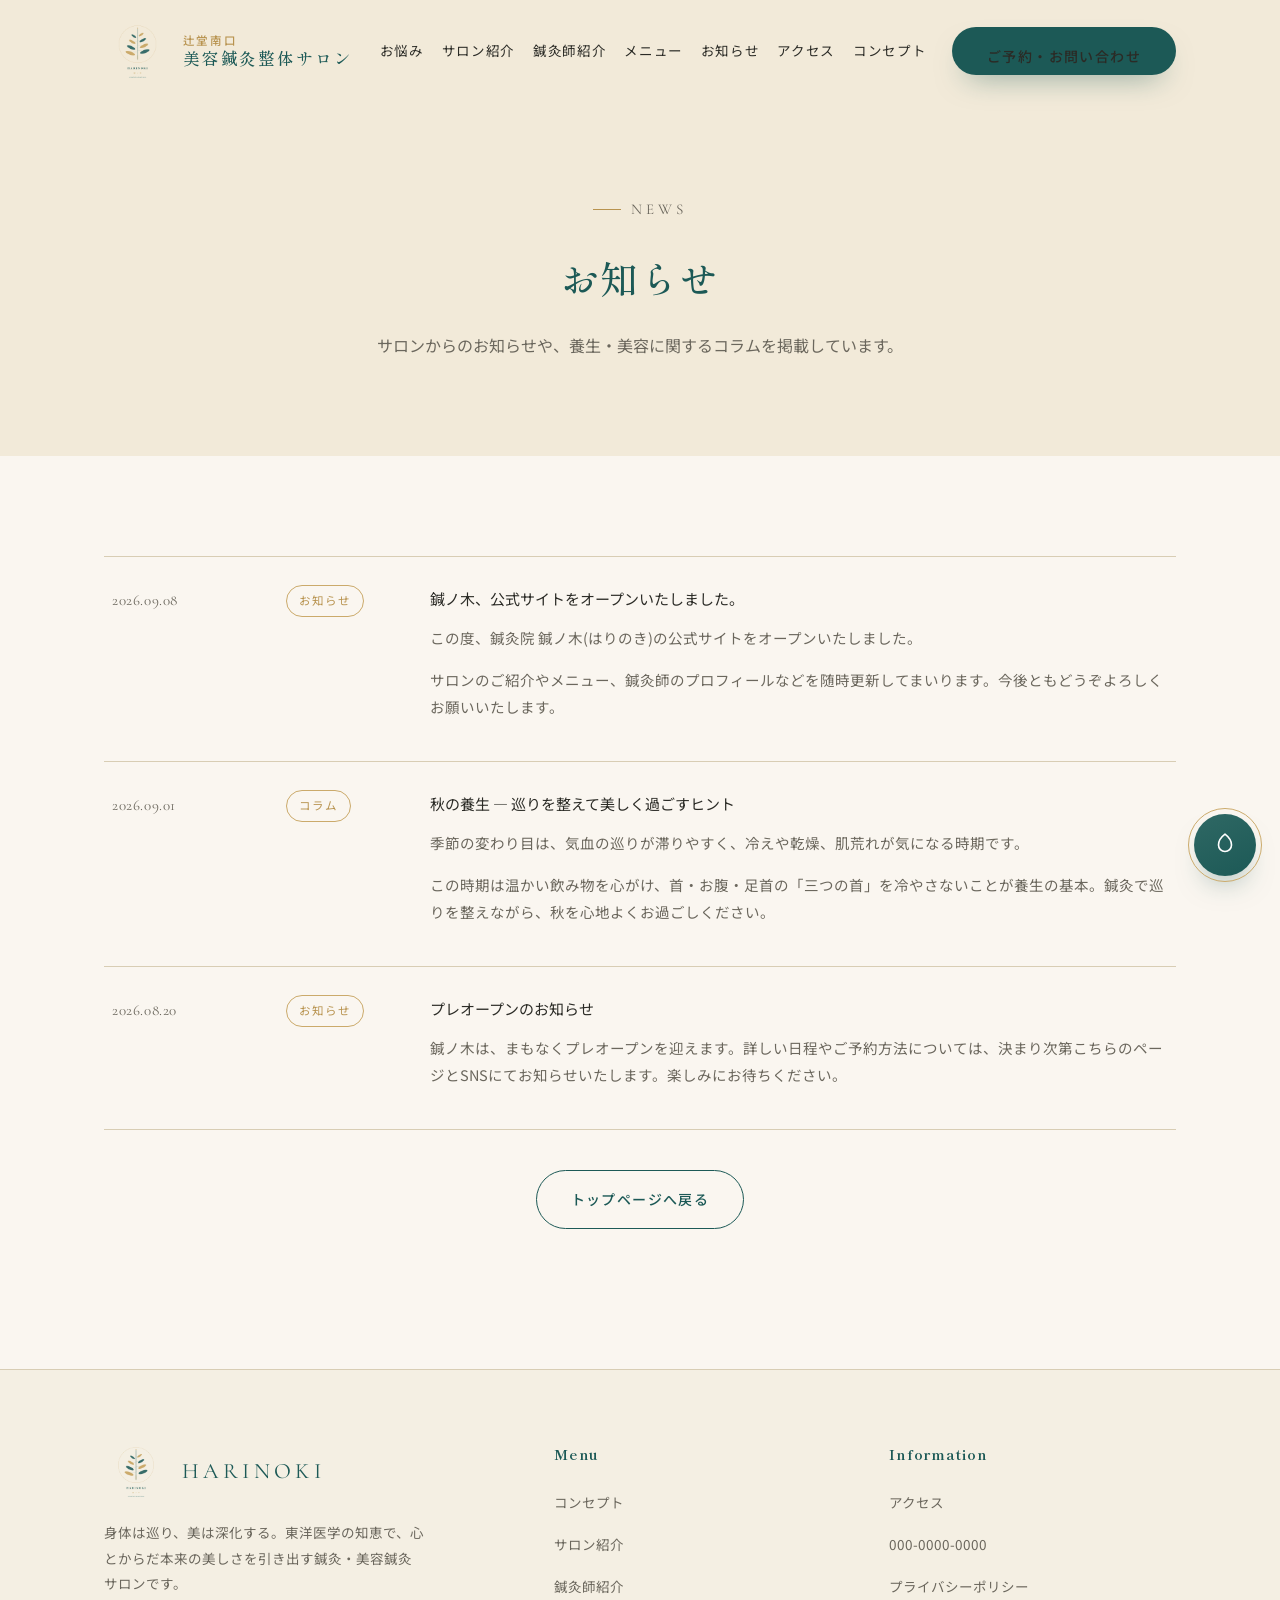
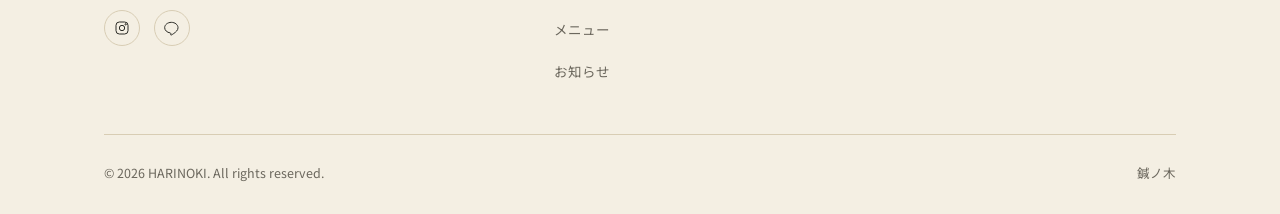
==== commit 9c644cee: "Apply site updates for issues #2-#9 and share news data - Menu & price redesign with new prices (#2," ====
--- a/news.html
+++ b/news.html
@@ -31,12 +31,13 @@
 
     <nav class="main-nav" id="mainNav">
       <ul>
-        <li><a href="index.html#concept" class="nav-link">コンセプト</a></li>
+        <li><a href="index.html#concerns" class="nav-link">お悩み</a></li>
         <li><a href="index.html#salon" class="nav-link">サロン紹介</a></li>
         <li><a href="index.html#therapist" class="nav-link">鍼灸師紹介</a></li>
         <li><a href="index.html#menu" class="nav-link">メニュー</a></li>
         <li><a href="news.html" class="nav-link">お知らせ</a></li>
         <li><a href="index.html#access" class="nav-link">アクセス</a></li>
+        <li><a href="index.html#concept" class="nav-link">コンセプト</a></li>
       </ul>
       <a href="index.html#access" class="btn btn-primary">ご予約・お問い合わせ</a>
     </nav>
@@ -59,53 +60,8 @@
 <!-- ==================== News list ==================== -->
 <section class="news-full">
   <div class="container">
-    <!--
-      お知らせを追加する場合は、この .news-item ブロックをコピーして
-      一番上に貼り付けてください。id は news-4, news-5 ... のように増やしてください。
-      本文は .news-body 内に記載します(現在はCSSで非表示になっているため、
-      一覧に本文も表示したい場合は style.css の .news-body { display:none; } を削除してください)。
-    -->
-    <div class="news-list reveal">
-
-      <article class="news-item" id="news-1" style="display:grid;">
-        <span class="news-date">2026.09.08</span>
-        <span class="news-tag">お知らせ</span>
-        <div>
-          <span class="news-title">鍼ノ木、公式サイトをオープンいたしました。</span>
-          <p class="news-body" style="display:block;">
-            この度、鍼灸院 鍼ノ木(はりのき)の公式サイトをオープンいたしました。
-            サロンのご紹介やメニュー、鍼灸師のプロフィールなどを随時更新してまいります。
-            今後ともどうぞよろしくお願いいたします。
-          </p>
-        </div>
-      </article>
-
-      <article class="news-item" id="news-2" style="display:grid;">
-        <span class="news-date">2026.09.01</span>
-        <span class="news-tag">コラム</span>
-        <div>
-          <span class="news-title">秋の養生 ― 巡りを整えて美しく過ごすヒント</span>
-          <p class="news-body" style="display:block;">
-            季節の変わり目は、気血の巡りが滞りやすく、冷えや乾燥、肌荒れが気になる時期です。
-            この時期は温かい飲み物を心がけ、首・お腹・足首の「三つの首」を冷やさないことが養生の基本。
-            鍼灸で巡りを整えながら、秋を心地よくお過ごしください。
-          </p>
-        </div>
-      </article>
-
-      <article class="news-item" id="news-3" style="display:grid;">
-        <span class="news-date">2026.08.20</span>
-        <span class="news-tag">お知らせ</span>
-        <div>
-          <span class="news-title">プレオープンのお知らせ</span>
-          <p class="news-body" style="display:block;">
-            鍼ノ木は、まもなくプレオープンを迎えます。詳しい日程やご予約方法については、
-            決まり次第こちらのページとSNSにてお知らせいたします。楽しみにお待ちください。
-          </p>
-        </div>
-      </article>
-
-    </div>
+    <!-- お知らせ一覧: 内容は js/news-data.js から自動生成されます(全件) -->
+    <div class="news-list reveal" id="newsFullList"></div>
 
     <div class="news-more reveal">
       <a href="index.html" class="btn btn-outline">トップページへ戻る</a>
@@ -158,11 +114,13 @@
 
     <div class="footer-bottom">
       <span>&copy; 2026 HARINOKI. All rights reserved.</span>
-      <span>鍼灸院 鍼ノ木</span>
+      <span>鍼ノ木</span>
     </div>
   </div>
 </footer>
 
+<script src="js/news-data.js"></script>
+<script src="js/news-render.js"></script>
 <script src="js/main.js"></script>
 <script src="js/constitution-quiz.js"></script>
 </body>
--- a/css/style.css
+++ b/css/style.css
@@ -28,6 +28,7 @@
 
 * { box-sizing: border-box; }
 html { scroll-behavior: smooth; }
+section[id] { scroll-margin-top: 112px; }
 
 body {
   margin: 0;
@@ -165,22 +166,99 @@
   position: fixed;
   top: 0; left: 0; right: 0;
   z-index: 100;
-  padding: 18px 0;
   background: rgba(250, 246, 240, 0);
-  transition: background 0.4s ease, box-shadow 0.4s ease, padding 0.4s ease;
+  transition: background 0.4s ease, box-shadow 0.4s ease;
 }
 
 .site-header.is-scrolled {
   background: rgba(250, 246, 240, 0.92);
   backdrop-filter: blur(10px);
   box-shadow: 0 8px 30px -20px rgba(28,89,86,0.4);
-  padding: 12px 0;
 }
 
 .site-header .container {
   display: flex;
   align-items: center;
   justify-content: space-between;
+  padding-top: 18px;
+  padding-bottom: 18px;
+  transition: padding 0.4s ease;
+}
+
+.site-header.is-scrolled .container {
+  padding-top: 12px;
+  padding-bottom: 12px;
+}
+
+/* ---------- News ticker ---------- */
+
+.news-ticker {
+  display: flex;
+  align-items: center;
+  height: 34px;
+  background: var(--teal-deep);
+  color: var(--white);
+  overflow: hidden;
+}
+
+.news-ticker-label {
+  flex: 0 0 auto;
+  padding: 0 18px;
+  border-right: 1px solid rgba(255,255,255,0.25);
+  font-family: var(--font-en);
+  font-size: 11px;
+  letter-spacing: 0.22em;
+  color: var(--gold);
+  white-space: nowrap;
+}
+
+.news-ticker-viewport {
+  flex: 1;
+  height: 100%;
+  overflow: hidden;
+}
+
+.news-ticker-track {
+  display: flex;
+  align-items: center;
+  height: 100%;
+  gap: 56px;
+  padding-left: 32px;
+  width: max-content;
+  white-space: nowrap;
+  animation: ticker-scroll 28s linear infinite;
+}
+
+.news-ticker:hover .news-ticker-track { animation-play-state: paused; }
+
+.news-ticker-item {
+  display: inline-flex;
+  align-items: center;
+  gap: 10px;
+  font-family: var(--font-jp-sans);
+  font-size: 12px;
+  color: rgba(255,255,255,0.9);
+  text-decoration: none;
+}
+
+.news-ticker-item .ticker-date {
+  font-family: var(--font-en);
+  font-size: 11.5px;
+  letter-spacing: 0.04em;
+  color: var(--gold);
+  white-space: nowrap;
+}
+
+.news-ticker-item .ticker-title:hover { text-decoration: underline; }
+
+@keyframes ticker-scroll {
+  from { transform: translateX(0); }
+  to { transform: translateX(-50%); }
+}
+
+@media (max-width: 480px) {
+  .news-ticker-label { display: none; }
+  .news-ticker-track { padding-left: 16px; gap: 40px; }
 }
 
 .brand {
@@ -191,8 +269,8 @@
 }
 
 .brand img {
-  width: clamp(44px, 4.2vw, 54px);
-  height: clamp(44px, 4.2vw, 54px);
+  width: clamp(56px, 5.2vw, 70px);
+  height: clamp(56px, 5.2vw, 70px);
   transition: opacity 0.3s ease;
 }
 
@@ -288,7 +366,7 @@
   align-items: center;
   justify-content: center;
   text-align: center;
-  padding: 160px 24px 100px;
+  padding: 194px 24px 100px;
   position: relative;
   background:
     radial-gradient(circle at 20% 15%, rgba(203,170,107,0.16), transparent 55%),
@@ -330,6 +408,7 @@
   position: relative;
   width: 100%;
   height: 100%;
+  object-fit: contain;
   opacity: 0;
   transform: scale(0.85) translateY(14px);
   animation:
@@ -382,9 +461,9 @@
   color: var(--teal-deep);
   letter-spacing: 0.06em;
   line-height: 1.5;
-  margin: 0 0 24px;
+  margin: 0 0 8px;
   opacity: 0;
-  animation: fade-up 1s ease 0.6s forwards;
+  animation: fade-up 1s ease 0.1s forwards;
 }
 
 .hero p.lead {
@@ -521,6 +600,86 @@
 .pillar p { margin: 0; color: var(--ink-soft); font-size: 14px; }
 
 /* ==========================================================================
+   Concerns
+   ========================================================================== */
+
+.concerns {
+  padding: 120px 0;
+  background: var(--cream-alt);
+}
+
+.concern-grid {
+  display: grid;
+  grid-template-columns: repeat(3, 1fr);
+  gap: 28px;
+  margin-bottom: 48px;
+}
+
+.concern-card {
+  background: var(--white);
+  border: 1px solid var(--line);
+  border-radius: var(--radius);
+  padding: 36px 28px;
+  text-align: center;
+}
+
+.concern-icon {
+  display: inline-flex;
+  align-items: center;
+  justify-content: center;
+  width: 56px;
+  height: 56px;
+  margin-bottom: 20px;
+  border: 1px solid var(--gold);
+  border-radius: 50%;
+  color: var(--teal-deep);
+}
+
+.concern-card h3 {
+  font-family: var(--font-jp-serif);
+  font-weight: 500;
+  font-size: 17.5px;
+  color: var(--teal-deep);
+  letter-spacing: 0.04em;
+  margin: 0 0 20px;
+}
+
+.concern-tags {
+  display: flex;
+  flex-wrap: wrap;
+  justify-content: center;
+  gap: 8px;
+}
+
+.concern-tags span {
+  display: inline-block;
+  padding: 6px 14px;
+  border-radius: 999px;
+  background: var(--cream-alt);
+  border: 1px solid var(--line);
+  font-size: 12.5px;
+  color: var(--ink-soft);
+  white-space: nowrap;
+}
+
+.concern-note {
+  text-align: center;
+  color: var(--ink-soft);
+  font-size: 14px;
+  max-width: 600px;
+  margin: 0 auto;
+}
+
+.concern-actions {
+  margin-top: 36px;
+  animation: none;
+}
+
+@media (max-width: 860px) {
+  .concern-grid { grid-template-columns: 1fr; }
+}
+
+/* ==========================================================================
    Salon (photo placeholders)
    ========================================================================== */
 
@@ -723,12 +882,85 @@
 }
 .menu-item-price small { font-family: var(--font-jp-sans); font-size: 12px; color: var(--ink-soft); }
 
+.menu-group-desc {
+  margin: -8px 0 24px;
+  font-size: 13.5px;
+  color: var(--ink-soft);
+}
+
+.price-table-wrapper {
+  margin-top: 8px;
+  border: 1px solid var(--line);
+  border-radius: var(--radius);
+  background: var(--white);
+  box-shadow: var(--shadow-soft);
+  overflow: hidden;
+}
+
+.price-table {
+  width: 100%;
+  border-collapse: collapse;
+}
+
+.price-table thead th {
+  background: var(--teal-deep);
+  color: var(--white);
+  font-family: var(--font-jp-sans);
+  font-weight: 500;
+  font-size: 13px;
+  letter-spacing: 0.04em;
+  text-align: center;
+  padding: 16px 12px;
+}
+.price-table thead th:first-child { text-align: left; }
+
+.price-table tbody td {
+  padding: 20px 12px;
+  text-align: center;
+  font-family: var(--font-en);
+  font-size: 18px;
+  color: var(--teal-deep);
+  border-bottom: 1px dashed var(--line);
+}
+.price-table tbody tr:last-child td { border-bottom: none; }
+
+.price-table td.plan-name {
+  text-align: left;
+  font-family: var(--font-jp-sans);
+  font-size: 14px;
+  font-weight: 500;
+  color: var(--ink);
+  white-space: nowrap;
+}
+
+.price-table tbody tr.recommended-row td {
+  background: linear-gradient(0deg, rgba(203,170,107,0.1), rgba(203,170,107,0.1));
+}
+.price-table tbody tr.recommended-row td.plan-name {
+  position: relative;
+  color: var(--gold-deep);
+}
+.price-table .badge {
+  display: inline-block;
+  margin-bottom: 4px;
+  padding: 2px 10px;
+  border-radius: 999px;
+  background: var(--gold-deep);
+  color: var(--white);
+  font-size: 10.5px;
+  letter-spacing: 0.08em;
+}
+
+@media (max-width: 560px) {
+  .price-table thead th,
+  .price-table tbody td { padding: 12px 8px; font-size: 13px; }
+  .price-table tbody td { font-size: 15px; }
+}
+
 .menu-note {
   margin-top: 44px;
-  padding: 22px 26px;
-  background: var(--white);
-  border: 1px solid var(--line);
-  border-radius: var(--radius);
+  padding-top: 22px;
+  border-top: 1px solid var(--line);
   font-size: 13.5px;
   color: var(--ink-soft);
 }
@@ -823,6 +1055,14 @@
   font-size: 14.5px;
 }
 
+.access-actions { justify-content: flex-start; }
+
+.access-note {
+  margin: 14px 0 0;
+  font-size: 12.5px;
+  color: var(--ink-soft);
+}
+
 /* ==========================================================================
    CTA band
    ========================================================================== */
@@ -868,7 +1108,7 @@
 }
 
 .footer-brand { display: flex; align-items: center; gap: 14px; margin-bottom: 16px; }
-.footer-brand img { width: 44px; height: 44px; }
+.footer-brand img { width: 64px; height: 64px; }
 .footer-brand-text { font-family: var(--font-en); font-size: 22px; letter-spacing: 0.2em; color: var(--teal-deep); }
 .footer-desc { color: var(--ink-soft); font-size: 13.5px; max-width: 320px; }
 
@@ -919,6 +1159,8 @@
 .news-full .news-list { border-top: 1px solid var(--line); }
 .news-full .news-item { grid-template-columns: 150px 120px 1fr; }
 .news-body { color: var(--ink-soft); font-size: 14.5px; margin-top: 10px; display: none; }
+.news-full .news-body { display: block; }
+.news-full .news-item[id] { scroll-margin-top: 112px; }
 
 /* ==========================================================================
    Responsive
@@ -960,7 +1202,8 @@
 }
 
 @media (max-width: 480px) {
-  .hero { padding: 130px 20px 80px; }
+  .hero { padding: 160px 20px 80px; }
+  .hero h1 { font-size: 6.6vw; letter-spacing: 0.02em; white-space: nowrap; }
   .hero-actions { flex-direction: column; width: 100%; }
   .hero-actions .btn { width: 100%; justify-content: center; }
   .therapist-card { padding: 24px; }
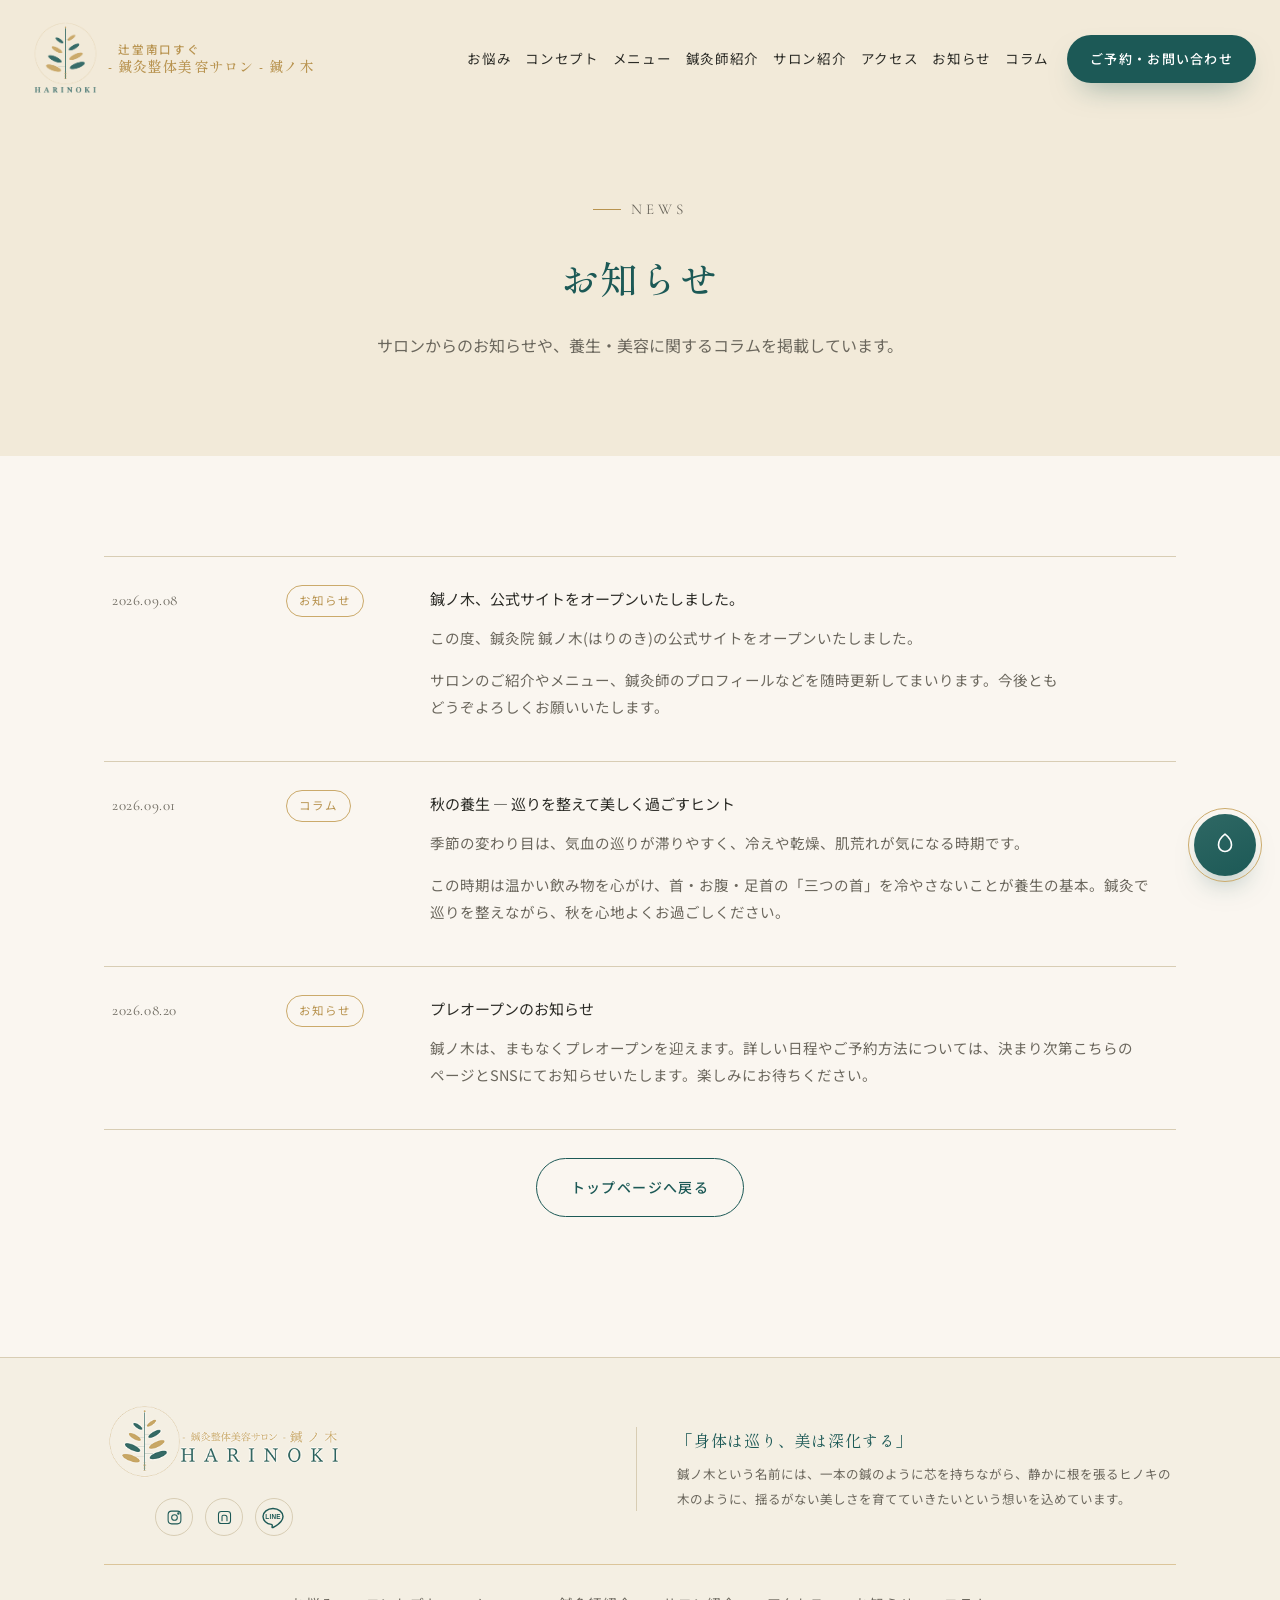
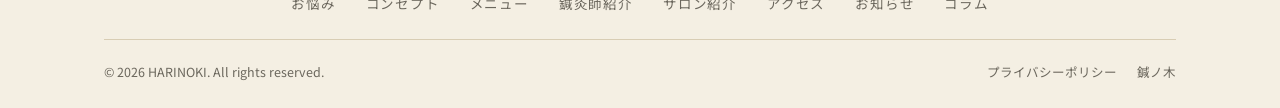
==== commit ed04280a: "Apply new logos, section reorder, privacy page, and concept redesign - New header/footer logos, doma" ====
--- a/news.html
+++ b/news.html
@@ -3,9 +3,25 @@
 <head>
 <meta charset="UTF-8">
 <meta name="viewport" content="width=device-width, initial-scale=1.0">
+
+<!-- Google tag (gtag.js): 本番ドメイン(harino-ki.com)でのみ計測します -->
+<script>
+  if (location.hostname === 'harino-ki.com' || location.hostname === 'www.harino-ki.com') {
+    var gaTag = document.createElement('script');
+    gaTag.async = true;
+    gaTag.src = 'https://www.googletagmanager.com/gtag/js?id=G-6V3LR58EVZ';
+    document.head.appendChild(gaTag);
+
+    window.dataLayer = window.dataLayer || [];
+    window.gtag = function () { window.dataLayer.push(arguments); };
+    window.gtag('js', new Date());
+    window.gtag('config', 'G-6V3LR58EVZ');
+  }
+</script>
 <title>お知らせ一覧 | 鍼ノ木 HARINOKI</title>
 <meta name="description" content="鍼灸院 鍼ノ木からのお知らせ・コラムの一覧です。">
 
+<link rel="canonical" href="https://harino-ki.com/news.html">
 <link rel="icon" href="assets/favicon-32.png" sizes="32x32">
 <link rel="apple-touch-icon" href="assets/favicon-192.png">
 
@@ -22,22 +38,23 @@
 <header class="site-header" id="siteHeader">
   <div class="container">
     <a href="index.html" class="brand">
-      <img src="assets/logo-transparent.png" alt="辻堂南口 美容鍼灸整体サロン 鍼ノ木 ロゴ">
+      <img src="assets/logo-star.png" alt="鍼ノ木 HARINOKI ロゴ">
       <span class="brand-text">
-        <span class="brand-sub">辻堂南口</span>
-        <span class="brand-main">美容鍼灸整体サロン</span>
+        <span class="brand-sub">辻堂南口すぐ</span>
+        <span class="brand-main"><span class="brand-dash" aria-hidden="true">-</span>鍼灸整体美容サロン - 鍼ノ木</span>
       </span>
     </a>
 
     <nav class="main-nav" id="mainNav">
       <ul>
         <li><a href="index.html#concerns" class="nav-link">お悩み</a></li>
+        <li><a href="index.html#concept" class="nav-link">コンセプト</a></li>
+        <li><a href="index.html#menu" class="nav-link">メニュー</a></li>
+        <li><a href="index.html#therapist" class="nav-link">鍼灸師紹介</a></li>
         <li><a href="index.html#salon" class="nav-link">サロン紹介</a></li>
-        <li><a href="index.html#therapist" class="nav-link">鍼灸師紹介</a></li>
-        <li><a href="index.html#menu" class="nav-link">メニュー</a></li>
+        <li><a href="index.html#access" class="nav-link">アクセス</a></li>
         <li><a href="news.html" class="nav-link">お知らせ</a></li>
-        <li><a href="index.html#access" class="nav-link">アクセス</a></li>
-        <li><a href="index.html#concept" class="nav-link">コンセプト</a></li>
+        <li><a href="index.html#column" class="nav-link">コラム</a></li>
       </ul>
       <a href="index.html#access" class="btn btn-primary">ご予約・お問い合わせ</a>
     </nav>
@@ -73,48 +90,41 @@
 <footer class="site-footer">
   <div class="container">
     <div class="footer-top">
-      <div>
+      <div class="footer-id">
         <div class="footer-brand">
-          <img src="assets/logo-transparent.png" alt="鍼ノ木 HARINOKI">
-          <span class="footer-brand-text">HARINOKI</span>
+          <img src="assets/logo-wide.png" alt="鍼ノ木 HARINOKI 鍼灸整体美容サロン">
         </div>
-        <p class="footer-desc">
-          身体は巡り、美は深化する。東洋医学の知恵で、心とからだ本来の美しさを引き出す鍼灸・美容鍼灸サロンです。
-        </p>
         <div class="footer-social">
-          <a href="#" aria-label="Instagram">
-            <svg width="16" height="16" viewBox="0 0 24 24" fill="none" stroke="currentColor" stroke-width="1.5"><rect x="3" y="3" width="18" height="18" rx="5"/><circle cx="12" cy="12" r="4"/><circle cx="17.5" cy="6.5" r="1"/></svg>
-          </a>
-          <a href="#" aria-label="LINE">
-            <svg width="16" height="16" viewBox="0 0 24 24" fill="none" stroke="currentColor" stroke-width="1.5"><path d="M21 11.5c0-4.4-4.5-8-10-8S1 7.1 1 11.5c0 3.9 3.5 7.2 8.3 7.9.3.1.8.3.9.6.1.3.1.7 0 1l-.1.9c0 .3-.2 1 .9.6 1.1-.5 5.9-3.5 8-6 1.3-1.5 2-3 2-4.9z"/></svg>
-          </a>
+          <a href="#" aria-label="Instagram"><svg width="17" height="17" viewBox="0 0 24 24" fill="none" stroke="currentColor" stroke-width="1.5"><rect x="3" y="3" width="18" height="18" rx="5"/><circle cx="12" cy="12" r="4"/><circle cx="17.5" cy="6.5" r="1"/></svg></a>
+          <a href="https://note.com/harinoki" aria-label="note" target="_blank" rel="noopener"><svg width="17" height="17" viewBox="0 0 24 24" fill="none" stroke="currentColor" stroke-width="1.5" stroke-linecap="round" stroke-linejoin="round"><rect x="3.5" y="3.5" width="17" height="17" rx="4"/><path d="M8.5 16.5v-6c0-1 .8-1.7 1.8-1.7h2.2c1.8 0 3 1.1 3 2.9v4.8"/></svg></a>
+          <a href="#" aria-label="LINE"><svg width="24" height="24" viewBox="0 0 24 24" fill="none" stroke="currentColor" stroke-width="1.4"><path d="M21 11.5c0-4.4-4.5-8-10-8S1 7.1 1 11.5c0 3.9 3.5 7.2 8.3 7.9.3.1.8.3.9.6.1.3.1.7 0 1l-.1.9c0 .3-.2 1 .9.6 1.1-.5 5.9-3.5 8-6 1.3-1.5 2-3 2-4.9z"/><text x="11" y="13.9" text-anchor="middle" font-family="Helvetica, Arial, sans-serif" font-size="6.4" font-weight="700" letter-spacing="0.2" fill="currentColor" stroke="none">LINE</text></svg></a>
         </div>
       </div>
-
-      <div class="footer-col">
-        <h4>Menu</h4>
-        <ul>
-          <li><a href="index.html#concept">コンセプト</a></li>
-          <li><a href="index.html#salon">サロン紹介</a></li>
-          <li><a href="index.html#therapist">鍼灸師紹介</a></li>
-          <li><a href="index.html#menu">メニュー</a></li>
-          <li><a href="news.html">お知らせ</a></li>
-        </ul>
-      </div>
-
-      <div class="footer-col">
-        <h4>Information</h4>
-        <ul>
-          <li><a href="index.html#access">アクセス</a></li>
-          <li><a href="tel:0000000000">000-0000-0000</a></li>
-          <li><a href="#">プライバシーポリシー</a></li>
-        </ul>
+      <div class="footer-message">
+        <p class="footer-slogan">「身体は巡り、美は深化する」</p>
+        <p class="footer-lead">鍼ノ木という名前には、一本の鍼のように芯を持ちながら、静かに根を張るヒノキの木のように、揺るがない美しさを育てていきたいという想いを込めています。</p>
       </div>
     </div>
 
+    <nav class="footer-nav" aria-label="フッターメニュー">
+      <ul>
+        <li><a href="index.html#concerns">お悩み</a></li>
+        <li><a href="index.html#concept">コンセプト</a></li>
+        <li><a href="index.html#menu">メニュー</a></li>
+        <li><a href="index.html#therapist">鍼灸師紹介</a></li>
+        <li><a href="index.html#salon">サロン紹介</a></li>
+        <li><a href="index.html#access">アクセス</a></li>
+        <li><a href="news.html">お知らせ</a></li>
+        <li><a href="index.html#column">コラム</a></li>
+      </ul>
+    </nav>
+
     <div class="footer-bottom">
       <span>&copy; 2026 HARINOKI. All rights reserved.</span>
-      <span>鍼ノ木</span>
+      <span class="footer-bottom-links">
+        <a href="/privacy">プライバシーポリシー</a>
+        <span>鍼ノ木</span>
+      </span>
     </div>
   </div>
 </footer>
--- a/css/style.css
+++ b/css/style.css
@@ -22,12 +22,17 @@
   --font-jp-sans: 'Noto Sans JP', sans-serif;
 
   --container: 1120px;
+  --section-y: clamp(48px, 6vw, 64px);
   --radius: 4px;
   --shadow-soft: 0 20px 50px -25px rgba(28, 89, 86, 0.35);
 }
 
 * { box-sizing: border-box; }
 html { scroll-behavior: smooth; }
+html { overflow-x: clip; }
+body { line-break: strict; word-break: auto-phrase; }
+h1, h2, h3, h4 { text-wrap: balance; }
+p, dd, li, figcaption { text-wrap: pretty; }
 section[id] { scroll-margin-top: 112px; }
 
 body {
@@ -39,6 +44,7 @@
   line-height: 1.9;
   -webkit-font-smoothing: antialiased;
   overflow-x: hidden;
+  overflow-x: clip;
 }
 
 img { max-width: 100%; display: block; }
@@ -97,7 +103,7 @@
 
 .section-head {
   text-align: center;
-  margin: 0 auto 56px;
+  margin: 0 auto 36px;
   max-width: 720px;
 }
 
@@ -110,7 +116,7 @@
   background: var(--gold-deep);
   display: inline-block;
 }
-.section-head .section-lead { margin-left: auto; margin-right: auto; }
+.section-head .section-lead { margin: 0 auto; }
 
 /* ---------- Buttons ---------- */
 
@@ -180,6 +186,8 @@
   display: flex;
   align-items: center;
   justify-content: space-between;
+  max-width: 1280px;
+  gap: 24px;
   padding-top: 18px;
   padding-bottom: 18px;
   transition: padding 0.4s ease;
@@ -222,8 +230,6 @@
   display: flex;
   align-items: center;
   height: 100%;
-  gap: 56px;
-  padding-left: 32px;
   width: max-content;
   white-space: nowrap;
   animation: ticker-scroll 28s linear infinite;
@@ -235,6 +241,7 @@
   display: inline-flex;
   align-items: center;
   gap: 10px;
+  margin-left: 56px;
   font-family: var(--font-jp-sans);
   font-size: 12px;
   color: rgba(255,255,255,0.9);
@@ -258,7 +265,7 @@
 
 @media (max-width: 480px) {
   .news-ticker-label { display: none; }
-  .news-ticker-track { padding-left: 16px; gap: 40px; }
+  .news-ticker-item { margin-left: 40px; }
 }
 
 .brand {
@@ -269,9 +276,13 @@
 }
 
 .brand img {
-  width: clamp(56px, 5.2vw, 70px);
-  height: clamp(56px, 5.2vw, 70px);
-  transition: opacity 0.3s ease;
+  width: clamp(64px, 6.4vw, 84px);
+  height: clamp(64px, 6.4vw, 84px);
+  transition: opacity 0.3s ease, width 0.4s ease, height 0.4s ease;
+}
+.site-header.is-scrolled .brand img {
+  width: clamp(52px, 4.8vw, 62px);
+  height: clamp(52px, 4.8vw, 62px);
 }
 
 .brand:hover img { opacity: 0.85; }
@@ -295,21 +306,33 @@
 .brand-main {
   font-family: var(--font-jp-serif);
   font-weight: 500;
-  font-size: clamp(14.5px, 1.1vw + 9.5px, 16.5px);
-  letter-spacing: 0.12em;
-  color: var(--teal-deep);
+  font-size: clamp(11.5px, 0.9vw + 5px, 14px);
+  letter-spacing: 0.08em;
+  color: var(--gold-deep);
+  position: relative;
+}
+
+/* 先頭のハイフンだけを左の隙間にぶら下げて、「辻」と「鍼」の左端をそろえる */
+.brand-dash {
+  position: absolute;
+  right: 100%;
+  margin-right: 0.35em;
 }
 
 .main-nav {
   display: flex;
   align-items: center;
-  gap: clamp(16px, 2vw, 32px);
+  gap: clamp(14px, 1.4vw, 24px);
   white-space: nowrap;
 }
 
+.main-nav .btn { padding: 11px 22px; font-size: 13px; }
+.main-nav a.btn-primary { color: var(--white); padding-bottom: 11px; }
+.main-nav a.btn-primary::after { display: none; }
+
 .main-nav ul {
   display: flex;
-  gap: clamp(12px, 1.4vw, 24px);
+  gap: clamp(10px, 1.1vw, 20px);
   list-style: none;
   margin: 0;
   padding: 0;
@@ -361,12 +384,10 @@
    ========================================================================== */
 
 .hero {
-  min-height: 100vh;
-  display: flex;
-  align-items: center;
-  justify-content: center;
+  display: flex;
+  flex-direction: column;
   text-align: center;
-  padding: 194px 24px 100px;
+  padding: 0 0 56px;
   position: relative;
   background:
     radial-gradient(circle at 20% 15%, rgba(203,170,107,0.16), transparent 55%),
@@ -386,72 +407,100 @@
 .hero::before { width: 620px; height: 620px; top: -180px; right: -160px; }
 .hero::after { width: 380px; height: 380px; bottom: -140px; left: -120px; }
 
-.hero-inner { max-width: 720px; position: relative; z-index: 2; }
-
-.hero-logo-wrap {
+.hero-inner { width: 100%; max-width: 780px; margin: 0 auto; padding: 36px 24px 0; position: relative; z-index: 2; }
+
+@keyframes glow-pulse {
+  0%, 100% { opacity: 0.5; transform: scale(1); }
+  50% { opacity: 0.9; transform: scale(1.08); }
+}
+
+/* ---------- トップの写真ストリップ(枠なし・左に流れる) ---------- */
+
+.photo-strip {
+  --strip-h: clamp(150px, 19vw, 220px);
   position: relative;
-  width: clamp(200px, 28vw, 260px);
-  height: clamp(200px, 28vw, 260px);
-  margin: 0 auto 16px;
-}
-
-.hero-logo-wrap::before {
+  z-index: 2;
+  padding-top: 142px;
+  overflow: hidden;
+}
+
+.photo-strip-track {
+  display: flex;
+  align-items: center;
+  width: max-content;
+  animation: ticker-scroll 50s linear infinite;
+}
+.photo-strip:hover .photo-strip-track { animation-play-state: paused; }
+
+.photo-strip-track > * {
+  flex: none;
+  height: var(--strip-h);
+  margin-right: 14px;
+}
+
+.strip-photo { display: block; width: auto; aspect-ratio: 4 / 3; object-fit: cover; }
+.strip-photo.is-square { aspect-ratio: 1 / 1; }
+.strip-photo.is-tall { aspect-ratio: 3 / 4; }
+
+.strip-photo.is-placeholder {
+  background:
+    repeating-linear-gradient(135deg, rgba(43,43,38,0.035) 0 2px, transparent 2px 14px),
+    var(--tone, linear-gradient(135deg, rgba(47,104,100,0.4), rgba(203,170,107,0.35)));
+}
+.strip-photo.tone-1 { --tone: linear-gradient(135deg, rgba(47,104,100,0.42), rgba(203,170,107,0.34)); }
+.strip-photo.tone-2 { --tone: linear-gradient(160deg, rgba(203,170,107,0.5), rgba(242,234,217,1)); }
+.strip-photo.tone-3 { --tone: linear-gradient(135deg, rgba(79,125,121,0.5), rgba(28,89,86,0.36)); }
+.strip-photo.tone-4 { --tone: linear-gradient(150deg, rgba(184,147,79,0.42), rgba(47,104,100,0.3)); }
+
+.strip-logo {
+  display: flex;
+  flex-direction: column;
+  align-items: center;
+  justify-content: center;
+  gap: 8px;
+  aspect-ratio: 5 / 4;
+}
+
+.strip-logo-mark {
+  position: relative;
+  height: 64%;
+  aspect-ratio: 1 / 1;
+  animation: strip-float 6s ease-in-out infinite;
+}
+.strip-logo-mark::before {
   content: "";
   position: absolute;
-  inset: -36px;
+  inset: -18px;
   border-radius: 50%;
   background: radial-gradient(circle, rgba(203,170,107,0.38), transparent 70%);
   animation: glow-pulse 5s ease-in-out infinite;
 }
-
-.hero-logo {
-  position: relative;
-  width: 100%;
-  height: 100%;
-  object-fit: contain;
-  opacity: 0;
-  transform: scale(0.85) translateY(14px);
-  animation:
-    logo-enter 1.4s cubic-bezier(.2,.8,.2,1) forwards,
-    logo-float 6s ease-in-out 1.4s infinite;
-}
-
-@keyframes logo-enter {
-  to { opacity: 1; transform: scale(1) translateY(0); }
-}
-@keyframes logo-float {
-  0%, 100% { transform: translateY(0); }
-  50% { transform: translateY(-14px); }
-}
-@keyframes glow-pulse {
-  0%, 100% { opacity: 0.5; transform: scale(1); }
-  50% { opacity: 0.9; transform: scale(1.08); }
-}
-
-.hero-brand-text {
-  text-align: center;
-  margin-bottom: 28px;
-  opacity: 0;
-  animation: fade-up 1s ease 0.4s forwards;
-}
-
-.hero-brand-en {
+.strip-logo-mark img { position: relative; display: block; width: 100%; height: 100%; object-fit: contain; }
+
+.strip-logo-text { text-align: center; }
+.strip-logo-en {
   display: block;
+  padding-left: 0.32em;
   font-family: var(--font-en);
-  font-size: clamp(22px, 3vw, 32px);
+  font-size: clamp(13px, 1.5vw, 19px);
+  font-weight: 500;
   letter-spacing: 0.32em;
-  color: var(--teal-deep);
+  line-height: 1.4;
+  color: var(--teal-deep);
+}
+.strip-logo-jp {
+  display: block;
+  padding-left: 0.45em;
+  font-family: var(--font-jp-serif);
+  font-size: clamp(10px, 1vw, 13px);
   font-weight: 500;
-  margin-bottom: 2px;
-}
-
-.hero-brand-jp {
-  display: block;
-  font-family: var(--font-jp-serif);
-  font-size: clamp(13.5px, 1.4vw, 17px);
   letter-spacing: 0.45em;
   color: var(--gold-deep);
-  font-weight: 500;
+}
+
+@keyframes strip-float {
+  0%, 100% { transform: translateY(0); }
+  50% { transform: translateY(-8px); }
 }
 
 .hero h1 {
@@ -461,7 +510,7 @@
   color: var(--teal-deep);
   letter-spacing: 0.06em;
   line-height: 1.5;
-  margin: 0 0 8px;
+  margin: 0 0 20px;
   opacity: 0;
   animation: fade-up 1s ease 0.1s forwards;
 }
@@ -470,10 +519,11 @@
   font-size: clamp(14px, 0.9vw + 10px, 16.5px);
   color: var(--ink-soft);
   max-width: 640px;
-  margin: 0 auto 40px;
+  margin: 0 auto;
   opacity: 0;
-  animation: fade-up 1s ease 0.8s forwards;
+  animation: fade-up 1s ease 0.4s forwards;
   line-height: 1.95;
+  text-wrap: balance;
 }
 
 .hero-actions {
@@ -490,32 +540,6 @@
   to { opacity: 1; transform: translateY(0); }
 }
 
-.scroll-cue {
-  position: absolute;
-  bottom: 36px;
-  left: 50%;
-  transform: translateX(-50%);
-  width: 1px;
-  height: 60px;
-  background: linear-gradient(to bottom, var(--gold-deep), transparent);
-  opacity: 0.7;
-}
-.scroll-cue::after {
-  content: "";
-  position: absolute;
-  top: 0; left: -3px;
-  width: 7px; height: 7px;
-  border-radius: 50%;
-  background: var(--gold-deep);
-  animation: cue-move 2.4s ease-in-out infinite;
-}
-@keyframes cue-move {
-  0% { top: 0; opacity: 0; }
-  20% { opacity: 1; }
-  80% { opacity: 1; }
-  100% { top: 54px; opacity: 0; }
-}
-
 /* ==========================================================================
    Reveal-on-scroll
    ========================================================================== */
@@ -538,136 +562,187 @@
    ========================================================================== */
 
 .concept {
-  padding: 120px 0;
+  padding: var(--section-y) 0;
   background: var(--cream);
 }
 
 .concept-grid {
   display: grid;
-  grid-template-columns: 1fr 1fr;
-  gap: 72px;
-  align-items: center;
-}
-
-.concept-copy .section-title { margin-bottom: 24px; }
-.concept-copy p { color: var(--ink-soft); margin: 0 0 18px; }
-.concept-copy .slogan {
+  grid-template-columns: 1fr 1.15fr;
+  gap: 64px;
+  align-items: start;
+}
+
+.concept-copy { position: sticky; top: 150px; }
+
+.concept-headline {
+  margin: 0 0 28px;
   font-family: var(--font-jp-serif);
-  font-size: 22px;
-  color: var(--teal-deep);
-  letter-spacing: 0.05em;
-  margin: 0 0 26px;
+  font-weight: 500;
+  font-size: clamp(19px, 0.9vw + 13px, 24px);
   line-height: 1.8;
-}
-
-.pillars {
-  display: grid;
-  gap: 28px;
-}
-
-.pillar {
-  display: flex;
-  gap: 20px;
+  letter-spacing: 0.04em;
+  color: var(--teal-deep);
+}
+.concept-headline span { display: block; }
+
+.concept-copy p { margin: 0 0 16px; font-size: 15px; color: var(--ink-soft); }
+.concept-copy p:last-child { margin-bottom: 0; }
+
+.concept-points {
+  margin: 0;
+  padding: 0;
+  list-style: none;
+  border-top: 1px solid var(--line);
+}
+
+.concept-point {
+  display: flex;
+  gap: 22px;
   align-items: flex-start;
-  padding: 26px;
-  background: var(--white);
-  border: 1px solid var(--line);
-  border-radius: var(--radius);
-}
-
-.pillar-num {
-  font-family: var(--font-en);
-  font-size: 15px;
-  color: var(--gold-deep);
-  letter-spacing: 0.1em;
+  padding: 24px 0;
+  border-bottom: 1px solid var(--line);
+}
+
+.concept-icon {
+  position: relative;
+  flex: none;
+  width: 54px;
+  height: 54px;
+  display: flex;
+  align-items: center;
+  justify-content: center;
   border: 1px solid var(--gold);
   border-radius: 50%;
-  width: 40px;
-  height: 40px;
-  min-width: 40px;
+  color: var(--teal-deep);
+}
+
+.concept-badge {
+  position: absolute;
+  top: -5px;
+  left: -5px;
+  width: 20px;
+  height: 20px;
   display: flex;
   align-items: center;
   justify-content: center;
-}
-
-.pillar h3 {
+  border-radius: 50%;
+  background: var(--gold-deep);
+  font-family: var(--font-en);
+  font-size: 12.5px;
+  font-weight: 600;
+  font-variant-numeric: lining-nums;
+  font-feature-settings: "lnum" 1;
+  line-height: 1;
+  color: var(--white);
+}
+
+.concept-point h3 {
+  margin: 0 0 8px;
   font-family: var(--font-jp-serif);
+  font-weight: 500;
   font-size: 17px;
-  color: var(--teal-deep);
-  margin: 0 0 8px;
   letter-spacing: 0.04em;
-}
-.pillar p { margin: 0; color: var(--ink-soft); font-size: 14px; }
+  color: var(--teal-deep);
+}
+.concept-point p { margin: 0; font-size: 14.5px; line-height: 1.9; color: var(--ink-soft); }
 
 /* ==========================================================================
    Concerns
    ========================================================================== */
 
 .concerns {
-  padding: 120px 0;
+  padding: var(--section-y) 0;
   background: var(--cream-alt);
 }
 
-.concern-grid {
+.concern-list {
   display: grid;
-  grid-template-columns: repeat(3, 1fr);
-  gap: 28px;
-  margin-bottom: 48px;
-}
-
-.concern-card {
-  background: var(--white);
-  border: 1px solid var(--line);
-  border-radius: var(--radius);
-  padding: 36px 28px;
-  text-align: center;
+  grid-template-columns: repeat(4, 1fr);
+  gap: 36px 0;
+}
+
+.concern-group {
+  padding: 4px 28px;
+  border-left: 1px solid var(--line);
+}
+.concern-group:first-child { padding-left: 0; border-left: none; }
+.concern-group:last-child { padding-right: 0; }
+
+.concern-head {
+  display: flex;
+  align-items: center;
+  gap: 14px;
+  margin-bottom: 16px;
 }
 
 .concern-icon {
+  flex: none;
   display: inline-flex;
   align-items: center;
   justify-content: center;
-  width: 56px;
-  height: 56px;
-  margin-bottom: 20px;
+  width: 52px;
+  height: 52px;
   border: 1px solid var(--gold);
   border-radius: 50%;
   color: var(--teal-deep);
 }
 
-.concern-card h3 {
+.concern-label {
+  font-family: var(--font-en);
+  font-size: 15px;
+  letter-spacing: 0.22em;
+  color: var(--gold-deep);
+}
+
+.concern-title {
+  margin: 0 0 14px;
   font-family: var(--font-jp-serif);
   font-weight: 500;
-  font-size: 17.5px;
-  color: var(--teal-deep);
+  font-size: 18px;
   letter-spacing: 0.04em;
-  margin: 0 0 20px;
-}
-
-.concern-tags {
-  display: flex;
-  flex-wrap: wrap;
-  justify-content: center;
-  gap: 8px;
-}
-
-.concern-tags span {
-  display: inline-block;
-  padding: 6px 14px;
-  border-radius: 999px;
-  background: var(--cream-alt);
-  border: 1px solid var(--line);
-  font-size: 12.5px;
-  color: var(--ink-soft);
-  white-space: nowrap;
-}
-
-.concern-note {
-  text-align: center;
-  color: var(--ink-soft);
-  font-size: 14px;
-  max-width: 600px;
-  margin: 0 auto;
+  color: var(--teal-deep);
+}
+
+.concern-items {
+  margin: 0;
+  padding: 0;
+  list-style: none;
+}
+.concern-items li {
+  position: relative;
+  padding-left: 16px;
+  font-size: 14.5px;
+  line-height: 1.8;
+  color: var(--ink);
+}
+.concern-items li + li { margin-top: 6px; }
+.concern-items li::before {
+  content: "";
+  position: absolute;
+  left: 2px;
+  top: 0.85em;
+  width: 4px;
+  height: 4px;
+  border-radius: 50%;
+  background: var(--gold-deep);
+}
+
+@media (max-width: 960px) {
+  .concern-list { grid-template-columns: repeat(2, 1fr); }
+  .concern-group:nth-child(odd) { padding-left: 0; border-left: none; }
+  .concern-group:nth-child(even) { padding-right: 0; }
+}
+@media (max-width: 560px) {
+  .concern-list { grid-template-columns: 1fr; gap: 0; }
+  .concern-group,
+  .concern-group:nth-child(odd),
+  .concern-group:nth-child(even) {
+    padding: 22px 0;
+    border-left: none;
+    border-top: 1px solid var(--line);
+  }
+  .concern-group:first-child { padding-top: 0; border-top: none; }
 }
 
 .concern-actions {
@@ -675,74 +750,63 @@
   animation: none;
 }
 
-@media (max-width: 860px) {
-  .concern-grid { grid-template-columns: 1fr; }
-}
 
 /* ==========================================================================
    Salon (photo placeholders)
    ========================================================================== */
 
 .salon {
-  padding: 120px 0;
+  padding: var(--section-y) 0;
   background: var(--cream-alt);
 }
 
-.salon-gallery {
-  display: grid;
-  grid-template-columns: 1.3fr 1fr;
-  grid-template-rows: 1fr 1fr;
-  gap: 20px;
-  margin-bottom: 64px;
-  height: 520px;
-}
-
-.photo-tile {
-  border-radius: var(--radius);
+.salon .news-carousel { margin-bottom: 0; }
+
+.news-card.salon-card {
+  margin: 0;
+  padding: 0;
+  gap: 0;
+  overflow: hidden;
+}
+
+.salon-photo {
+  display: block;
+  width: 100%;
+  aspect-ratio: 4 / 3;
+  object-fit: cover;
+}
+
+.salon-photo.is-placeholder {
   position: relative;
-  overflow: hidden;
-  display: flex;
-  align-items: flex-end;
-  padding: 22px;
   background:
     linear-gradient(160deg, rgba(28,89,86,0.14), rgba(203,170,107,0.22)),
     repeating-linear-gradient(135deg, rgba(43,43,38,0.03) 0 2px, transparent 2px 14px),
     var(--white);
 }
 
-.photo-tile.tile-a { grid-row: 1 / 3; }
-
-.photo-tile .tile-caption {
-  color: var(--teal-deep);
-  font-family: var(--font-jp-serif);
-  font-size: 14px;
-  letter-spacing: 0.08em;
-  background: rgba(250,246,240,0.85);
-  padding: 6px 14px;
-  border-radius: 999px;
-}
-
-.photo-tile .tile-icon {
+.salon-photo .tile-icon {
   position: absolute;
   top: 50%; left: 50%;
-  transform: translate(-50%,-50%);
+  transform: translate(-50%, -50%);
   opacity: 0.35;
 }
 
-.salon-text {
-  display: grid;
-  grid-template-columns: 1fr 1fr;
-  gap: 60px;
-}
-
-.salon-text p { color: var(--ink-soft); margin: 0 0 16px; }
+.salon-caption {
+  padding: 20px 24px 24px;
+  font-family: var(--font-jp-serif);
+  font-size: 15.5px;
+  line-height: 1.9;
+  letter-spacing: 0.04em;
+  color: var(--teal-deep);
+  text-wrap: balance;
+}
 
 /* ==========================================================================
    Therapist
    ========================================================================== */
 
 .therapist {
-  padding: 120px 0;
+  padding: var(--section-y) 0;
   background: var(--cream);
 }
 
@@ -826,13 +890,14 @@
    ========================================================================== */
 
 .menu {
-  padding: 120px 0;
+  padding: var(--section-y) 0;
   background: var(--cream-alt);
 }
 
 .menu-groups {
   display: grid;
-  gap: 56px;
+  grid-template-columns: minmax(0, 1fr);
+  gap: 40px;
 }
 
 .menu-group-title {
@@ -844,8 +909,9 @@
   padding-bottom: 12px;
   border-bottom: 1px solid var(--line);
   display: flex;
+  flex-wrap: wrap;
   align-items: baseline;
-  gap: 12px;
+  gap: 2px 12px;
 }
 .menu-group-title span {
   font-family: var(--font-en);
@@ -894,8 +960,11 @@
   border-radius: var(--radius);
   background: var(--white);
   box-shadow: var(--shadow-soft);
-  overflow: hidden;
-}
+  overflow-x: auto;
+  -webkit-overflow-scrolling: touch;
+}
+
+.price-scroll-hint { display: none; }
 
 .price-table {
   width: 100%;
@@ -955,10 +1024,20 @@
   .price-table thead th,
   .price-table tbody td { padding: 12px 8px; font-size: 13px; }
   .price-table tbody td { font-size: 15px; }
-}
-
+  .price-table { min-width: 520px; }
+  .price-scroll-hint {
+    display: block;
+    margin: 0 0 8px;
+    text-align: right;
+    font-size: 12px;
+    letter-spacing: 0.06em;
+    color: var(--ink-soft);
+  }
+}
+
+.menu-note span { display: block; }
 .menu-note {
-  margin-top: 44px;
+  margin-top: 32px;
   padding-top: 22px;
   border-top: 1px solid var(--line);
   font-size: 13.5px;
@@ -970,7 +1049,12 @@
    ========================================================================== */
 
 .news {
-  padding: 120px 0;
+  padding: var(--section-y) 0;
+  background: var(--cream-alt);
+}
+
+.column {
+  padding: var(--section-y) 0;
   background: var(--cream);
 }
 
@@ -1008,8 +1092,137 @@
 .news-title { font-size: 15px; color: var(--ink); }
 
 .news-more {
-  margin-top: 40px;
+  margin-top: 28px;
   text-align: center;
+}
+
+/* ---------- お知らせ(トップ: 全文表示のカード・横スクロール) ---------- */
+
+.news-carousel-nav {
+  display: flex;
+  justify-content: flex-end;
+  gap: 10px;
+  margin-bottom: 14px;
+}
+.news-carousel-nav[hidden] { display: none; }
+
+.news-arrow {
+  width: 40px;
+  height: 40px;
+  border: 1px solid var(--teal-deep);
+  border-radius: 50%;
+  background: transparent;
+  color: var(--teal-deep);
+  font-size: 17px;
+  line-height: 1;
+  cursor: pointer;
+  transition: background 0.3s ease, color 0.3s ease, opacity 0.3s ease;
+}
+.news-arrow:hover:not(:disabled) { background: var(--teal-deep); color: var(--white); }
+.news-arrow:disabled { opacity: 0.3; cursor: default; }
+
+.news-feed {
+  display: flex;
+  gap: 20px;
+  overflow-x: auto;
+  scroll-snap-type: x mandatory;
+  padding: 4px 2px 18px;
+  -webkit-overflow-scrolling: touch;
+  scrollbar-width: thin;
+  scrollbar-color: var(--gold) transparent;
+}
+.news-feed:focus-visible { outline: 2px solid var(--gold); outline-offset: 4px; }
+.news-feed::-webkit-scrollbar { height: 6px; }
+.news-feed::-webkit-scrollbar-thumb { background: var(--gold); border-radius: 999px; }
+.news-feed::-webkit-scrollbar-track { background: transparent; }
+
+.news-card {
+  flex: 0 0 min(440px, 86%);
+  display: flex;
+  flex-direction: column;
+  gap: 18px;
+  padding: 28px 28px 30px;
+  background: var(--white);
+  border: 1px solid var(--line);
+  border-top: 3px solid var(--gold);
+  border-radius: var(--radius);
+  scroll-snap-align: start;
+  scroll-margin-top: 140px;
+}
+
+.news-card-head {
+  display: flex;
+  align-items: center;
+  gap: 16px;
+  padding-bottom: 18px;
+  border-bottom: 1px solid var(--line);
+}
+
+.news-card-icon {
+  flex: none;
+  width: 60px;
+  height: 60px;
+  border: 1px solid var(--gold);
+  border-radius: 50%;
+  object-fit: cover;
+  background: var(--cream);
+}
+.news-card-icon.is-default { object-fit: contain; padding: 6px; }
+
+.news-card-head .news-date {
+  font-size: 17px;
+  letter-spacing: 0.08em;
+  color: var(--gold-deep);
+}
+
+.news-card-title {
+  margin: 0;
+  font-family: var(--font-jp-serif);
+  font-weight: 500;
+  font-size: 19px;
+  line-height: 1.6;
+  letter-spacing: 0.03em;
+  color: var(--teal-deep);
+}
+
+.news-card-text { margin: 0; font-size: 14.5px; color: var(--ink-soft); }
+.news-card-text + .news-card-text { margin-top: -8px; }
+
+/* ---------- コラム・ブログ(note) ---------- */
+
+.note-status {
+  flex: 1 1 100%;
+  margin: 0;
+  padding: 36px 0;
+  text-align: center;
+  font-size: 14px;
+  color: var(--ink-soft);
+}
+
+/* お知らせと同じカードを、noteの記事リンクとして使うときの追加スタイル */
+.news-card.is-link {
+  color: inherit;
+  text-decoration: none;
+  transition: transform 0.35s ease, box-shadow 0.35s ease;
+}
+.news-card.is-link:hover { transform: translateY(-4px); box-shadow: var(--shadow-soft); }
+
+.news-card-text.is-clamp {
+  display: -webkit-box;
+  -webkit-line-clamp: 4;
+  -webkit-box-orient: vertical;
+  overflow: hidden;
+}
+
+.news-card-more {
+  margin-top: auto;
+  font-size: 12.5px;
+  letter-spacing: 0.1em;
+  color: var(--teal);
+}
+.news-card-more::after { content: " →"; }
+@media (max-width: 720px) {
+  .news-card { padding: 22px 20px 24px; }
 }
 
 /* ==========================================================================
@@ -1017,8 +1230,8 @@
    ========================================================================== */
 
 .access {
-  padding: 120px 0;
-  background: var(--cream-alt);
+  padding: var(--section-y) 0;
+  background: var(--cream);
 }
 
 .access-grid {
@@ -1095,52 +1308,87 @@
 
 .site-footer {
   background: #f4efe3;
-  padding: 70px 0 30px;
+  padding: 44px 0 24px;
   border-top: 1px solid var(--line);
 }
 
 .footer-top {
-  display: grid;
-  grid-template-columns: 1.4fr 1fr 1fr;
-  gap: 48px;
-  padding-bottom: 48px;
-  border-bottom: 1px solid var(--line);
-}
-
-.footer-brand { display: flex; align-items: center; gap: 14px; margin-bottom: 16px; }
-.footer-brand img { width: 64px; height: 64px; }
-.footer-brand-text { font-family: var(--font-en); font-size: 22px; letter-spacing: 0.2em; color: var(--teal-deep); }
-.footer-desc { color: var(--ink-soft); font-size: 13.5px; max-width: 320px; }
-
-.footer-col h4 {
+  display: flex;
+  align-items: center;
+  justify-content: space-between;
+  gap: 20px 40px;
+  padding-bottom: 28px;
+}
+
+.footer-id { flex: 0 0 240px; width: 240px; max-width: 100%; display: flex; flex-direction: column; align-items: flex-start; gap: 18px; }
+.footer-message { flex: 1 1 0; max-width: 540px; padding-left: 40px; border-left: 1px solid var(--line); }
+.footer-slogan {
+  margin: 0 0 8px;
   font-family: var(--font-jp-serif);
-  font-size: 14.5px;
-  color: var(--teal-deep);
-  letter-spacing: 0.06em;
-  margin: 0 0 18px;
-}
-.footer-col ul { list-style: none; margin: 0; padding: 0; display: grid; gap: 12px; }
-.footer-col a { color: var(--ink-soft); font-size: 13.5px; }
-.footer-col a:hover { color: var(--teal-deep); }
-
-.footer-social { display: flex; gap: 14px; margin-top: 8px; }
+  font-size: 16px;
+  line-height: 1.7;
+  letter-spacing: 0.05em;
+  color: var(--teal-deep);
+}
+.footer-lead { margin: 0; font-size: 12.5px; line-height: 1.95; color: var(--ink-soft); }
+
+.footer-brand { width: 100%; }
+.footer-brand img { display: block; width: 100%; height: auto; }
+
+.footer-social { display: flex; gap: 12px; align-self: center; }
 .footer-social a {
-  width: 36px; height: 36px;
+  width: 38px; height: 38px;
   border: 1px solid var(--line);
   border-radius: 50%;
   display: flex; align-items: center; justify-content: center;
+  color: var(--teal-deep);
   transition: all 0.3s ease;
 }
 .footer-social a:hover { background: var(--teal-deep); border-color: var(--teal-deep); color: var(--white); }
 
+.footer-nav {
+  padding: 22px 0;
+  border-top: 1px solid rgba(203, 170, 107, 0.6);
+  border-bottom: 1px solid var(--line);
+}
+.footer-nav ul {
+  list-style: none;
+  margin: 0;
+  padding: 0;
+  display: flex;
+  flex-wrap: wrap;
+  justify-content: center;
+  gap: 8px 30px;
+}
+.footer-nav a { font-size: 13.5px; letter-spacing: 0.06em; color: var(--ink-soft); transition: color 0.3s ease; }
+.footer-nav a:hover { color: var(--teal-deep); }
+
 .footer-bottom {
-  padding-top: 26px;
+  padding-top: 20px;
   display: flex;
   justify-content: space-between;
+  align-items: center;
   flex-wrap: wrap;
-  gap: 12px;
+  gap: 8px 20px;
   font-size: 12.5px;
   color: var(--ink-soft);
+}
+.footer-bottom-links { display: flex; gap: 20px; }
+.footer-bottom-links a { color: var(--ink-soft); transition: color 0.3s ease; }
+.footer-bottom-links a:hover { color: var(--teal-deep); }
+
+@media (max-width: 960px) {
+  .footer-top { flex-direction: column; justify-content: center; text-align: center; }
+  .footer-id { flex: none; align-items: center; }
+  .footer-message { flex: none; width: 100%; max-width: 560px; padding-left: 0; border-left: none; }
+}
+
+@media (max-width: 560px) {
+  .site-footer { padding: 36px 0 22px; }
+  .footer-top { padding-bottom: 24px; }
+  .footer-nav ul { gap: 10px 22px; }
+  .footer-bottom { flex-direction: column; justify-content: center; text-align: center; }
+  .footer-bottom-links { justify-content: center; }
 }
 
 /* ==========================================================================
@@ -1160,7 +1408,76 @@
 .news-full .news-item { grid-template-columns: 150px 120px 1fr; }
 .news-body { color: var(--ink-soft); font-size: 14.5px; margin-top: 10px; display: none; }
 .news-full .news-body { display: block; }
+.news-full .news-item.has-photo { align-items: start; }
+.news-with-photo { display: flex; gap: 28px; align-items: flex-start; }
+.news-photo { flex: 0 0 240px; width: 240px; aspect-ratio: 4 / 3; object-fit: cover; border-radius: var(--radius); }
+.news-text { flex: 1; min-width: 0; }
+@media (max-width: 720px) {
+  .news-with-photo { flex-direction: column; gap: 16px; }
+  .news-photo { flex: none; width: 100%; }
+}
 .news-full .news-item[id] { scroll-margin-top: 112px; }
+
+/* ==========================================================================
+   Privacy policy page
+   ========================================================================== */
+
+.policy { padding: var(--section-y) 0 calc(var(--section-y) * 1.4); background: var(--cream); }
+.policy-inner { max-width: 820px; }
+
+.policy-intro {
+  margin: 0 0 40px;
+  padding-bottom: 32px;
+  border-bottom: 1px solid var(--line);
+  color: var(--ink);
+}
+
+.policy-section { margin-bottom: 36px; }
+.policy-section h2 {
+  margin: 0 0 14px;
+  padding-left: 14px;
+  border-left: 3px solid var(--gold);
+  font-family: var(--font-jp-serif);
+  font-weight: 500;
+  font-size: clamp(17px, 0.8vw + 14px, 20px);
+  line-height: 1.6;
+  letter-spacing: 0.04em;
+  color: var(--teal-deep);
+}
+.policy-section p { margin: 0 0 12px; font-size: 15px; color: var(--ink-soft); }
+.policy-section p:last-child { margin-bottom: 0; }
+.policy-section a { color: var(--teal); text-decoration: underline; text-underline-offset: 3px; word-break: break-all; }
+.policy-section a:hover { color: var(--teal-deep); }
+
+.policy-section ul { margin: 0 0 12px; padding: 0; list-style: none; }
+.policy-section li {
+  position: relative;
+  padding-left: 18px;
+  font-size: 15px;
+  line-height: 1.9;
+  color: var(--ink-soft);
+}
+.policy-section li + li { margin-top: 4px; }
+.policy-section li::before {
+  content: "";
+  position: absolute;
+  left: 3px;
+  top: 0.95em;
+  width: 4px;
+  height: 4px;
+  border-radius: 50%;
+  background: var(--gold-deep);
+}
+
+.policy-contact { margin-top: 48px; padding-top: 32px; border-top: 1px solid var(--line); }
+.policy-contact dl { margin: 0; display: grid; grid-template-columns: 110px 1fr; gap: 12px 20px; }
+.policy-contact dt { font-family: var(--font-jp-serif); font-size: 14px; letter-spacing: 0.06em; color: var(--teal-deep); }
+.policy-contact dd { margin: 0; font-size: 15px; color: var(--ink-soft); }
+
+@media (max-width: 560px) {
+  .policy-contact dl { grid-template-columns: 1fr; gap: 2px 0; }
+  .policy-contact dd { margin-bottom: 12px; }
+}
 
 /* ==========================================================================
    Responsive
@@ -1168,41 +1485,40 @@
 
 @media (max-width: 960px) {
   .concept-grid,
-  .salon-text,
   .access-grid { grid-template-columns: 1fr; gap: 40px; }
+  .concept-copy { position: static; }
 
   .therapist-card { grid-template-columns: 1fr; padding: 32px; }
   .therapist-photo { max-width: 280px; margin: 0 auto; }
 
-  .footer-top { grid-template-columns: 1fr; gap: 36px; }
-}
-
-@media (max-width: 720px) {
+}
+
+@media (max-width: 1180px) {
   .main-nav { position: fixed; top: 0; right: 0; height: 100vh; width: min(78vw, 320px);
     background: var(--cream); box-shadow: -12px 0 40px -20px rgba(0,0,0,0.3);
     flex-direction: column; align-items: flex-start; justify-content: flex-start;
-    padding: 100px 32px 40px; gap: 0;
+    padding: 100px 32px 40px; gap: 0; overflow-y: auto;
     transform: translateX(100%); transition: transform 0.4s ease; z-index: 90;
   }
   .main-nav.is-open { transform: translateX(0); }
   .main-nav ul { flex-direction: column; gap: 26px; font-size: 16px; }
+  .main-nav .btn { margin-top: 32px; }
   .nav-toggle { display: flex; z-index: 110; }
   .nav-toggle.is-active span:nth-child(1) { transform: translateY(6px) rotate(45deg); }
   .nav-toggle.is-active span:nth-child(2) { opacity: 0; }
   .nav-toggle.is-active span:nth-child(3) { transform: translateY(-6px) rotate(-45deg); }
-
-  .salon-gallery { grid-template-columns: 1fr; grid-template-rows: repeat(3, 200px); height: auto; }
-  .photo-tile.tile-a { grid-row: auto; }
-
+}
+
+@media (max-width: 720px) {
   .news-item, .news-full .news-item { grid-template-columns: 1fr; gap: 6px; padding: 20px 4px; }
 
   .access-info dl { grid-template-columns: 84px 1fr; }
 
-  .footer-bottom { flex-direction: column; }
 }
 
 @media (max-width: 480px) {
-  .hero { padding: 160px 20px 80px; }
+  .hero { padding: 0 0 40px; }
+  .hero-inner { padding: 24px 20px 0; }
   .hero h1 { font-size: 6.6vw; letter-spacing: 0.02em; white-space: nowrap; }
   .hero-actions { flex-direction: column; width: 100%; }
   .hero-actions .btn { width: 100%; justify-content: center; }
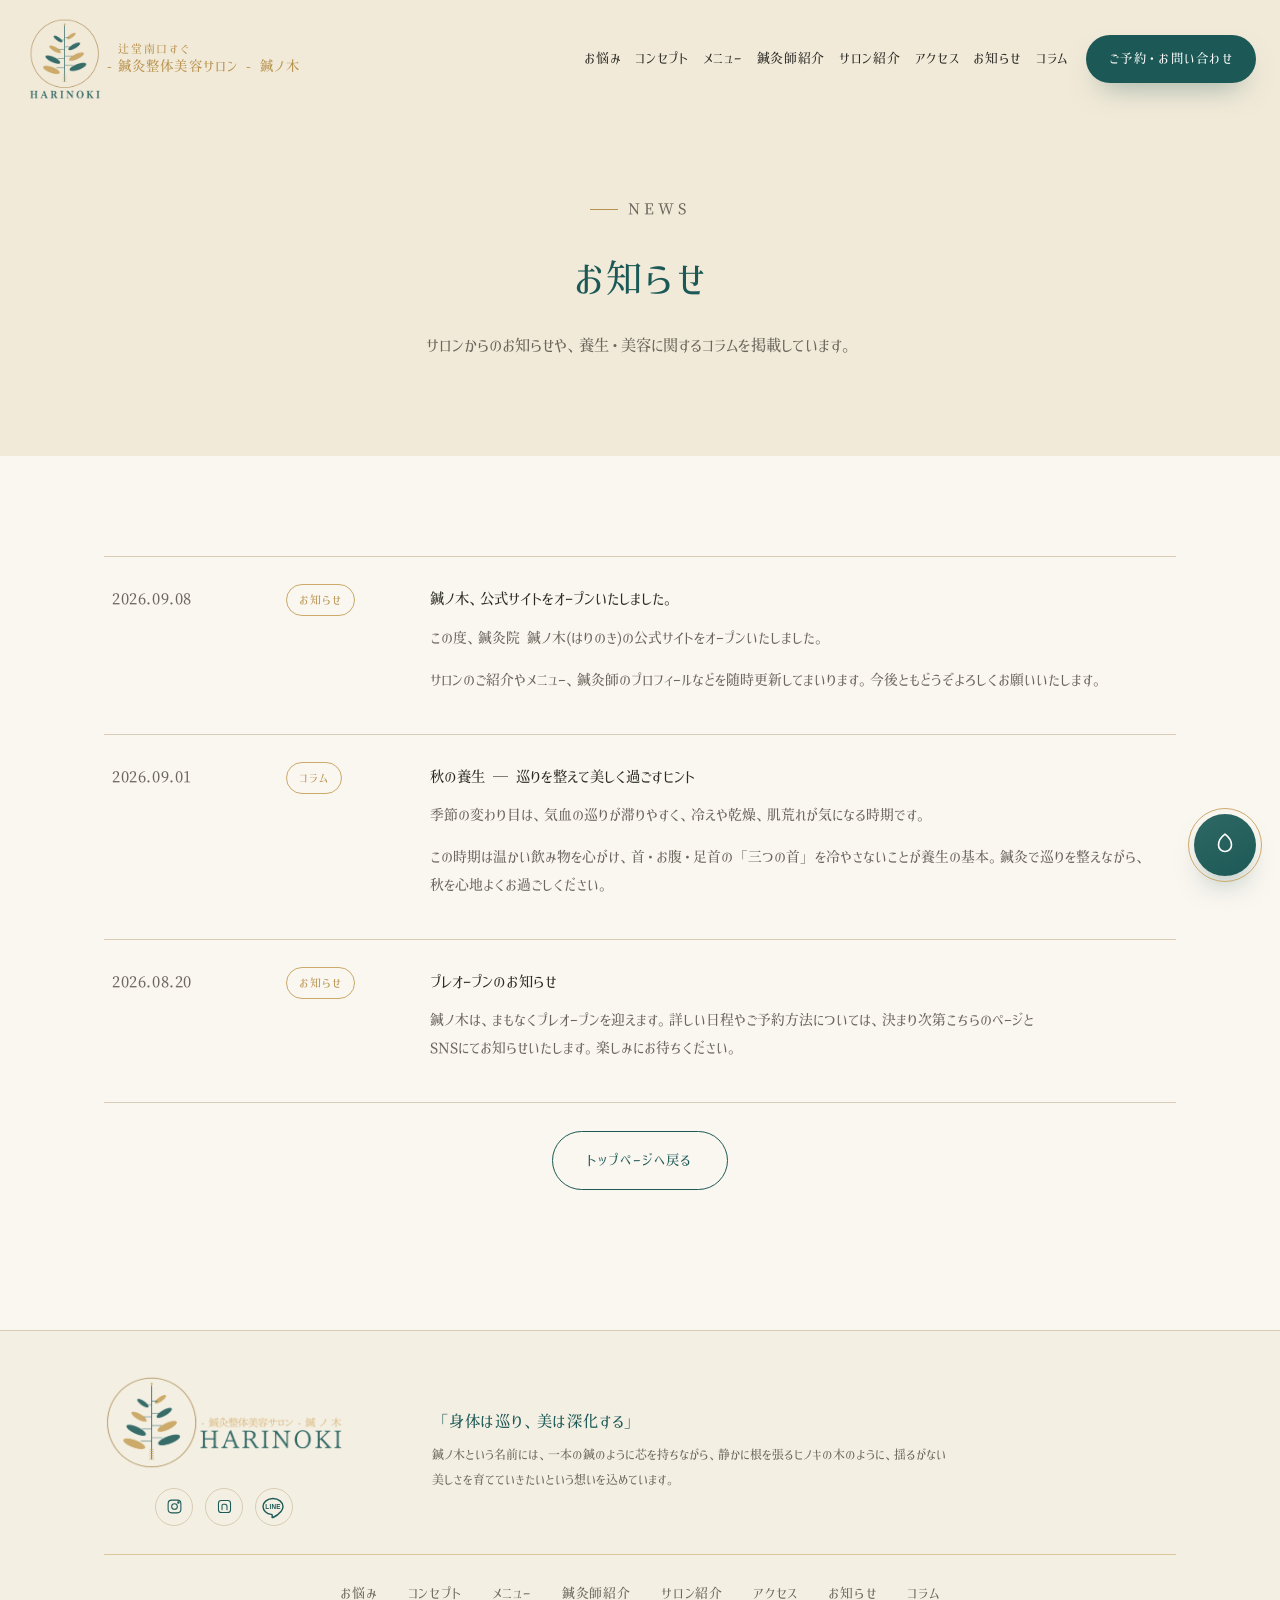
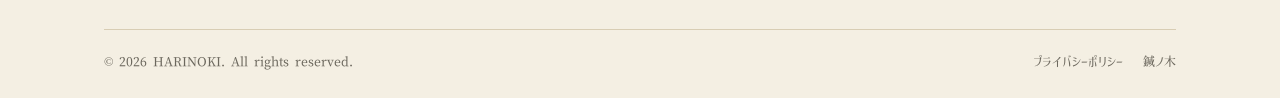
==== commit 72dd40cf: "Unify fonts, add real photos, structured data, and web booking - Use Corporate Mincho across the sit" ====
--- a/news.html
+++ b/news.html
@@ -25,9 +25,7 @@
 <link rel="icon" href="assets/favicon-32.png" sizes="32x32">
 <link rel="apple-touch-icon" href="assets/favicon-192.png">
 
-<link rel="preconnect" href="https://fonts.googleapis.com">
-<link rel="preconnect" href="https://fonts.gstatic.com" crossorigin>
-<link href="https://fonts.googleapis.com/css2?family=Cormorant+Garamond:ital,wght@0,400;0,500;0,600;1,500&family=Shippori+Mincho:wght@400;500;600&family=Noto+Sans+JP:wght@300;400;500;700&display=swap" rel="stylesheet">
+<link rel="preload" href="assets/fonts/CorporateMincho-ver3.woff2" as="font" type="font/woff2" crossorigin>
 
 <link rel="stylesheet" href="css/style.css">
 <link rel="stylesheet" href="css/quiz.css">
@@ -38,7 +36,7 @@
 <header class="site-header" id="siteHeader">
   <div class="container">
     <a href="index.html" class="brand">
-      <img src="assets/logo-star.png" alt="鍼ノ木 HARINOKI ロゴ">
+      <img src="assets/logo-main.png" alt="鍼ノ木 HARINOKI ロゴ">
       <span class="brand-text">
         <span class="brand-sub">辻堂南口すぐ</span>
         <span class="brand-main"><span class="brand-dash" aria-hidden="true">-</span>鍼灸整体美容サロン - 鍼ノ木</span>
@@ -92,12 +90,12 @@
     <div class="footer-top">
       <div class="footer-id">
         <div class="footer-brand">
-          <img src="assets/logo-wide.png" alt="鍼ノ木 HARINOKI 鍼灸整体美容サロン">
+          <img src="assets/logo-footer.png" alt="鍼ノ木 HARINOKI 鍼灸整体美容サロン">
         </div>
         <div class="footer-social">
           <a href="#" aria-label="Instagram"><svg width="17" height="17" viewBox="0 0 24 24" fill="none" stroke="currentColor" stroke-width="1.5"><rect x="3" y="3" width="18" height="18" rx="5"/><circle cx="12" cy="12" r="4"/><circle cx="17.5" cy="6.5" r="1"/></svg></a>
           <a href="https://note.com/harinoki" aria-label="note" target="_blank" rel="noopener"><svg width="17" height="17" viewBox="0 0 24 24" fill="none" stroke="currentColor" stroke-width="1.5" stroke-linecap="round" stroke-linejoin="round"><rect x="3.5" y="3.5" width="17" height="17" rx="4"/><path d="M8.5 16.5v-6c0-1 .8-1.7 1.8-1.7h2.2c1.8 0 3 1.1 3 2.9v4.8"/></svg></a>
-          <a href="#" aria-label="LINE"><svg width="24" height="24" viewBox="0 0 24 24" fill="none" stroke="currentColor" stroke-width="1.4"><path d="M21 11.5c0-4.4-4.5-8-10-8S1 7.1 1 11.5c0 3.9 3.5 7.2 8.3 7.9.3.1.8.3.9.6.1.3.1.7 0 1l-.1.9c0 .3-.2 1 .9.6 1.1-.5 5.9-3.5 8-6 1.3-1.5 2-3 2-4.9z"/><text x="11" y="13.9" text-anchor="middle" font-family="Helvetica, Arial, sans-serif" font-size="6.4" font-weight="700" letter-spacing="0.2" fill="currentColor" stroke="none">LINE</text></svg></a>
+          <a href="https://lin.ee/xS7wNyR" aria-label="LINE" target="_blank" rel="noopener"><svg width="24" height="24" viewBox="0 0 24 24" fill="none" stroke="currentColor" stroke-width="1.4"><path d="M21 11.5c0-4.4-4.5-8-10-8S1 7.1 1 11.5c0 3.9 3.5 7.2 8.3 7.9.3.1.8.3.9.6.1.3.1.7 0 1l-.1.9c0 .3-.2 1 .9.6 1.1-.5 5.9-3.5 8-6 1.3-1.5 2-3 2-4.9z"/><text x="11" y="13.9" text-anchor="middle" font-family="Helvetica, Arial, sans-serif" font-size="6.4" font-weight="700" letter-spacing="0.2" fill="currentColor" stroke="none">LINE</text></svg></a>
         </div>
       </div>
       <div class="footer-message">
--- a/css/style.css
+++ b/css/style.css
@@ -2,6 +2,14 @@
    HARINOKI / 鍼ノ木 — style.css
    Acupuncture & Wellness Salon
    ========================================================================== */
+
+@font-face {
+  font-family: 'Corporate Mincho';
+  src: url('../assets/fonts/CorporateMincho-ver3.woff2') format('woff2');
+  font-weight: 100 900;
+  font-style: normal;
+  font-display: swap;
+}
 
 :root {
   /* Brand palette — extracted from logo */
@@ -17,9 +25,11 @@
   --ink-soft: #6b675d;       /* secondary text */
   --white: #ffffff;
 
-  --font-en: 'Cormorant Garamond', serif;
-  --font-jp-serif: 'Shippori Mincho', serif;
-  --font-jp-sans: 'Noto Sans JP', sans-serif;
+  /* 全体をコーポレート明朝に統一(LOGOTYPE.JP / SIL OFL 1.1) */
+  --font-base: 'Corporate Mincho', 'Hiragino Mincho ProN', 'Yu Mincho', 'Noto Serif JP', serif;
+  --font-en: var(--font-base);
+  --font-jp-serif: var(--font-base);
+  --font-jp-sans: var(--font-base);
 
   --container: 1120px;
   --section-y: clamp(48px, 6vw, 64px);
@@ -428,7 +438,7 @@
   display: flex;
   align-items: center;
   width: max-content;
-  animation: ticker-scroll 50s linear infinite;
+  animation: ticker-scroll 90s linear infinite;
 }
 .photo-strip:hover .photo-strip-track { animation-play-state: paused; }
 
@@ -454,49 +464,26 @@
 
 .strip-logo {
   display: flex;
-  flex-direction: column;
   align-items: center;
   justify-content: center;
-  gap: 8px;
-  aspect-ratio: 5 / 4;
+  aspect-ratio: 1 / 1;
 }
 
 .strip-logo-mark {
   position: relative;
-  height: 64%;
+  height: 92%;
   aspect-ratio: 1 / 1;
   animation: strip-float 6s ease-in-out infinite;
 }
 .strip-logo-mark::before {
   content: "";
   position: absolute;
-  inset: -18px;
+  inset: -10px;
   border-radius: 50%;
   background: radial-gradient(circle, rgba(203,170,107,0.38), transparent 70%);
   animation: glow-pulse 5s ease-in-out infinite;
 }
 .strip-logo-mark img { position: relative; display: block; width: 100%; height: 100%; object-fit: contain; }
-
-.strip-logo-text { text-align: center; }
-.strip-logo-en {
-  display: block;
-  padding-left: 0.32em;
-  font-family: var(--font-en);
-  font-size: clamp(13px, 1.5vw, 19px);
-  font-weight: 500;
-  letter-spacing: 0.32em;
-  line-height: 1.4;
-  color: var(--teal-deep);
-}
-.strip-logo-jp {
-  display: block;
-  padding-left: 0.45em;
-  font-family: var(--font-jp-serif);
-  font-size: clamp(10px, 1vw, 13px);
-  font-weight: 500;
-  letter-spacing: 0.45em;
-  color: var(--gold-deep);
-}
 
 @keyframes strip-float {
   0%, 100% { transform: translateY(0); }
@@ -826,15 +813,10 @@
   width: 100%;
   aspect-ratio: 3/4;
   border-radius: var(--radius);
-  background:
-    linear-gradient(160deg, rgba(28,89,86,0.16), rgba(203,170,107,0.24)),
-    var(--cream-alt);
-  display: flex;
-  align-items: center;
-  justify-content: center;
-  color: var(--teal-soft);
-  opacity: 0.55;
-}
+  background: var(--cream-alt);
+  overflow: hidden;
+}
+.therapist-photo img { display: block; width: 100%; height: 100%; object-fit: cover; }
 
 .therapist-role {
   display: inline-block;
@@ -871,6 +853,7 @@
   display: grid;
   gap: 8px;
 }
+.therapist-name + .therapist-creds { margin: 6px 0 22px; }
 .therapist-creds li {
   font-size: 14px;
   color: var(--ink-soft);
@@ -1321,7 +1304,8 @@
 }
 
 .footer-id { flex: 0 0 240px; width: 240px; max-width: 100%; display: flex; flex-direction: column; align-items: flex-start; gap: 18px; }
-.footer-message { flex: 1 1 0; max-width: 540px; padding-left: 40px; border-left: 1px solid var(--line); }
+.footer-top { justify-content: flex-start; }
+.footer-message { flex: 0 1 540px; margin-left: clamp(16px, 4vw, 48px); text-align: left; }
 .footer-slogan {
   margin: 0 0 8px;
   font-family: var(--font-jp-serif);
@@ -1380,7 +1364,7 @@
 @media (max-width: 960px) {
   .footer-top { flex-direction: column; justify-content: center; text-align: center; }
   .footer-id { flex: none; align-items: center; }
-  .footer-message { flex: none; width: 100%; max-width: 560px; padding-left: 0; border-left: none; }
+  .footer-message { flex: none; width: 100%; max-width: 560px; margin-left: 0; text-align: center; }
 }
 
 @media (max-width: 560px) {
